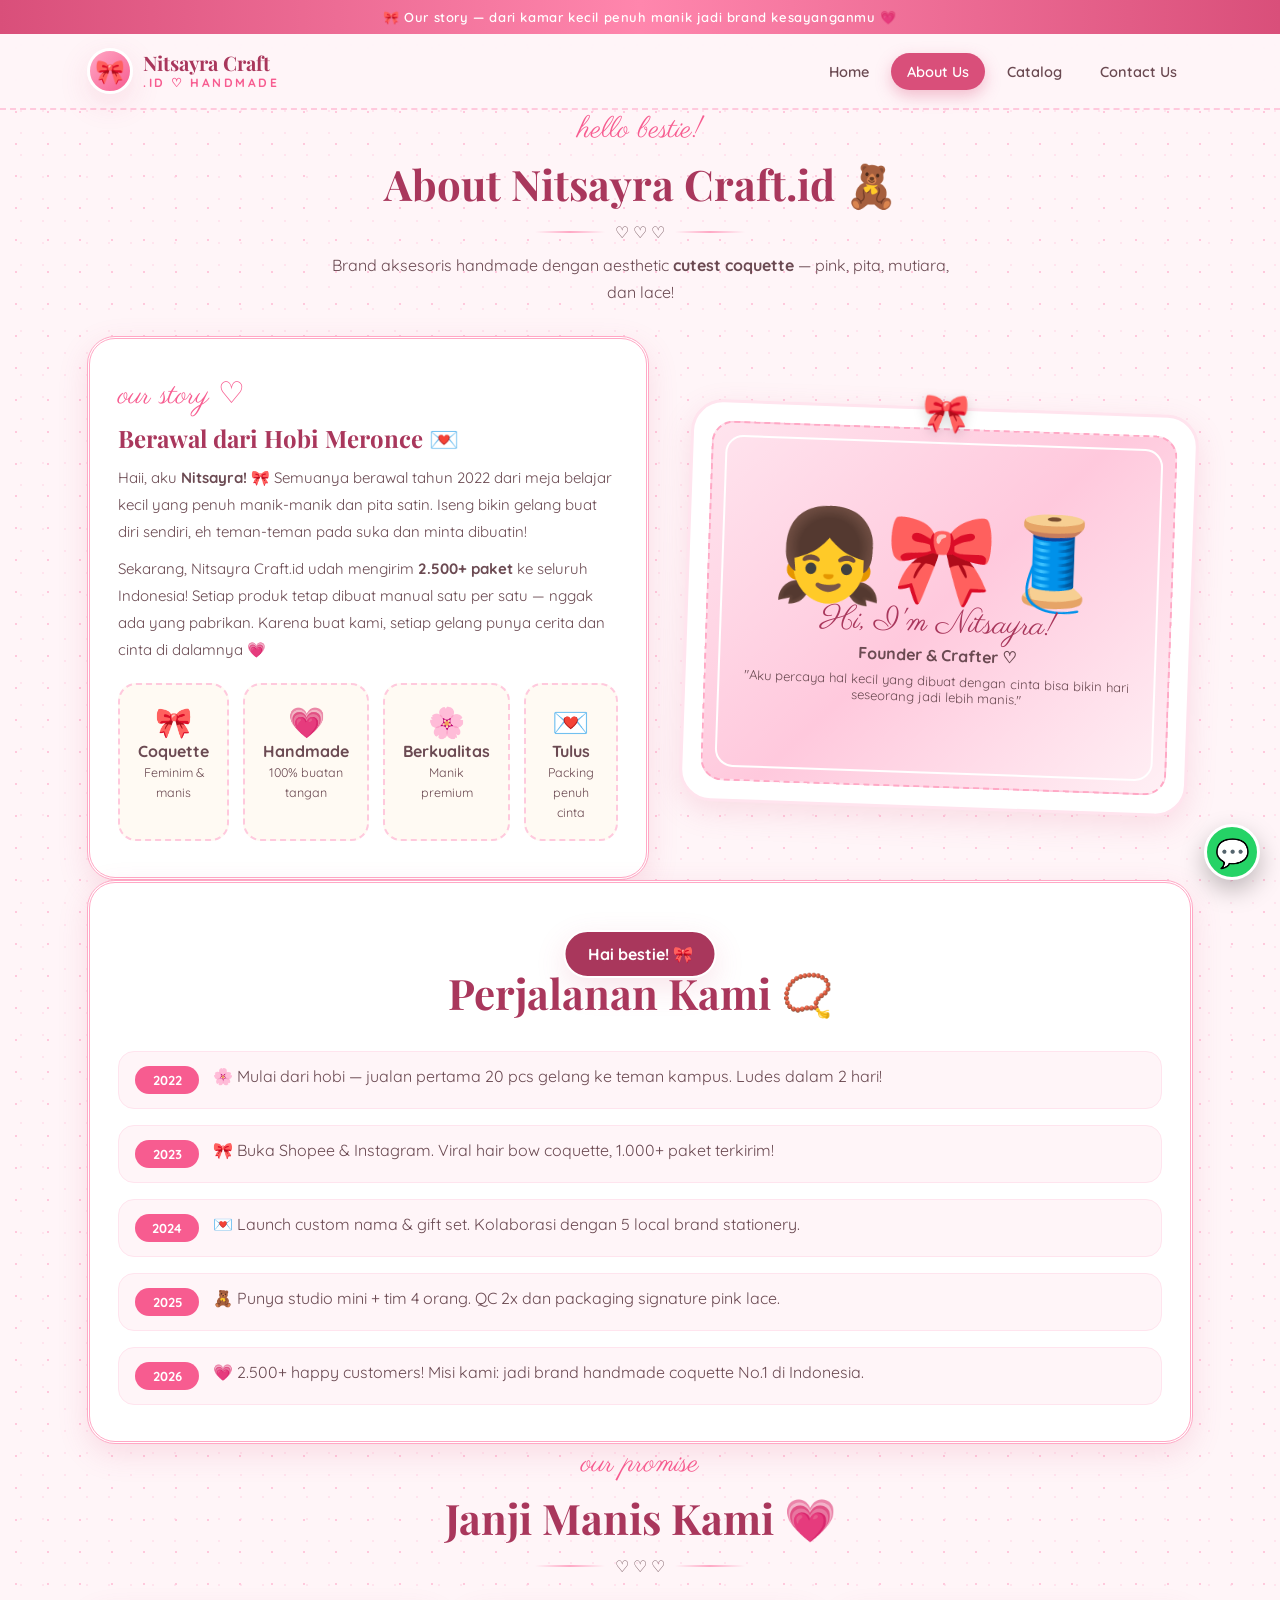
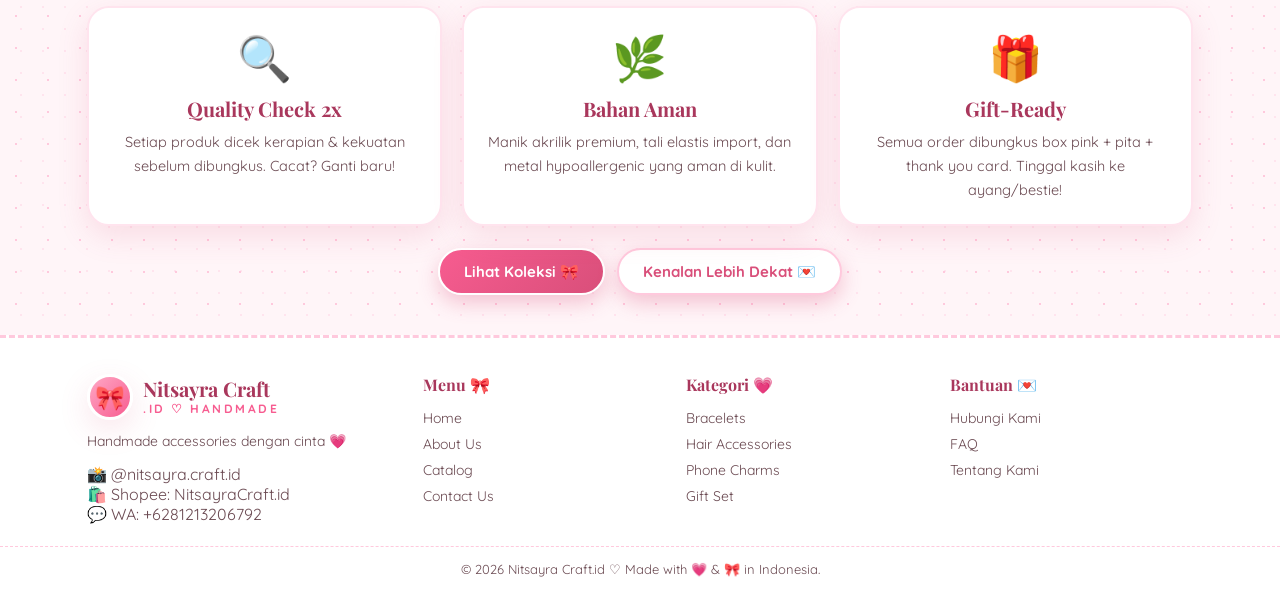
==== about.html @ a2baae10 "menghilangkan fitur keranjang" ====
<!DOCTYPE html>
<html lang="id">
<head>
<meta charset="UTF-8">
<meta name="viewport" content="width=device-width, initial-scale=1.0">
<title>About Us — Nitsayra Craft.id 🎀</title>
<link rel="stylesheet" href="css/style.css">
<link rel="icon" href="data:image/svg+xml,<svg xmlns='http://www.w3.org/2000/svg' viewBox='0 0 100 100'><text y='.9em' font-size='90'>🎀</text></svg>">
</head>
<body>
<div class="topbar">🎀 Our story — dari kamar kecil penuh manik jadi brand kesayanganmu 💗</div>
<nav>
  <div class="nav-inner">
    <a href="index.html" class="logo"><div class="logo-mark">🎀</div><div class="logo-text"><b>Nitsayra Craft</b><span>.ID ♡ HANDMADE</span></div></a>
    <div class="nav-links" id="navLinks">
      <a href="index.html">Home</a>
      <a href="about.html" class="active">About Us</a>
      <a href="catalog.html">Catalog</a>
      <a href="contact.html">Contact Us</a>
    </div>
    <button class="hamburger" onclick="document.getElementById('navLinks').classList.toggle('show')">☰</button>
  </div>
</nav>

<section class="wrap">
  <div class="sec-head">
    <div class="script">hello bestie!</div>
    <h2>About Nitsayra Craft.id 🧸</h2>
    <div class="divider">♡ ♡ ♡</div>
    <p>Brand aksesoris handmade dengan aesthetic <b>cutest coquette</b> — pink, pita, mutiara, dan lace!</p>
  </div>

  <div class="hero-grid">
    <div class="lace-box">
      <div class="script" style="font-size:30px;color:#f75c90">our story ♡</div>
      <h3 style="font-size:24px;margin:6px 0 10px">Berawal dari Hobi Meronce 💌</h3>
      <p style="line-height:1.8;font-size:15px">Haii, aku <b>Nitsayra!</b> 🎀 Semuanya berawal tahun 2022 dari meja belajar kecil yang penuh manik-manik dan pita satin. Iseng bikin gelang buat diri sendiri, eh teman-teman pada suka dan minta dibuatin!</p>
      <p style="line-height:1.8;font-size:15px;margin-top:10px">Sekarang, Nitsayra Craft.id udah mengirim <b>2.500+ paket</b> ke seluruh Indonesia! Setiap produk tetap dibuat manual satu per satu — nggak ada yang pabrikan. Karena buat kami, setiap gelang punya cerita dan cinta di dalamnya 💗</p>
      <div class="values">
        <div class="value"><div style="font-size:30px">🎀</div><b>Coquette</b><br><span style="font-size:12.5px">Feminim & manis</span></div>
        <div class="value"><div style="font-size:30px">💗</div><b>Handmade</b><br><span style="font-size:12.5px">100% buatan tangan</span></div>
        <div class="value"><div style="font-size:30px">🌸</div><b>Berkualitas</b><br><span style="font-size:12.5px">Manik premium</span></div>
        <div class="value"><div style="font-size:30px">💌</div><b>Tulus</b><br><span style="font-size:12.5px">Packing penuh cinta</span></div>
      </div>
    </div>
    <div class="hero-card">
      <div class="hero-photo"><div class="coquette-frame"></div>
        <div class="hero-photo-inner">
          <div class="big">👧🎀🧵</div>
          <div class="script" style="font-size:32px;color:#a9375c">Hi, I'm Nitsayra!</div>
          <p style="font-weight:700">Founder & Crafter ♡</p>
          <p style="font-size:13px;margin-top:8px">"Aku percaya hal kecil yang dibuat dengan cinta bisa bikin hari seseorang jadi lebih manis."</p>
        </div>
      </div>
    </div>
  </div>
</section>

<section class="wrap">
  <div class="lace-box">
    <div class="sec-head"><div class="script">our journey</div><h2>Perjalanan Kami 📿</h2></div>
    <div class="timeline">
      <div class="t-item"><b>2022</b><p>🌸 Mulai dari hobi — jualan pertama 20 pcs gelang ke teman kampus. Ludes dalam 2 hari!</p></div>
      <div class="t-item"><b>2023</b><p>🎀 Buka Shopee & Instagram. Viral hair bow coquette, 1.000+ paket terkirim!</p></div>
      <div class="t-item"><b>2024</b><p>💌 Launch custom nama & gift set. Kolaborasi dengan 5 local brand stationery.</p></div>
      <div class="t-item"><b>2025</b><p>🧸 Punya studio mini + tim 4 orang. QC 2x dan packaging signature pink lace.</p></div>
      <div class="t-item"><b>2026</b><p>💗 2.500+ happy customers! Misi kami: jadi brand handmade coquette No.1 di Indonesia.</p></div>
    </div>
  </div>
</section>

<section class="wrap">
  <div class="sec-head"><div class="script">our promise</div><h2>Janji Manis Kami 💗</h2><div class="divider">♡ ♡ ♡</div></div>
  <div class="grid3">
    <div class="card"><div class="icon">🔍</div><h3>Quality Check 2x</h3><p>Setiap produk dicek kerapian & kekuatan sebelum dibungkus. Cacat? Ganti baru!</p></div>
    <div class="card"><div class="icon">🌿</div><h3>Bahan Aman</h3><p>Manik akrilik premium, tali elastis import, dan metal hypoallergenic yang aman di kulit.</p></div>
    <div class="card"><div class="icon">🎁</div><h3>Gift-Ready</h3><p>Semua order dibungkus box pink + pita + thank you card. Tinggal kasih ke ayang/bestie!</p></div>
  </div>
  <div style="text-align:center;margin-top:22px;display:flex;gap:12px;justify-content:center;flex-wrap:wrap">
    <a href="catalog.html" class="btn">Lihat Koleksi 🎀</a>
    <a href="contact.html" class="btn btn-light">Kenalan Lebih Dekat 💌</a>
  </div>
</section>

<footer>
  <div class="wrap foot-grid">
    <div><div class="logo"><div class="logo-mark">🎀</div><div class="logo-text"><b>Nitsayra Craft</b><span>.ID ♡ HANDMADE</span></div></div>
    <p style="font-size:14px;margin-top:10px;line-height:1.7">Handmade accessories dengan cinta 💗</p>
    <p style="margin-top:10px">📸 @nitsayra.craft.id<br>🛍️ Shopee: NitsayraCraft.id<br>💬 WA: +6281213206792</p></div>
    <div><h4>Menu 🎀</h4><a href="index.html">Home</a><a href="about.html">About Us</a><a href="catalog.html">Catalog</a><a href="contact.html">Contact Us</a></div>
    <div><h4>Kategori 💗</h4><a href="catalog.html?cat=bracelet">Bracelets</a><a href="catalog.html?cat=hair">Hair Accessories</a><a href="catalog.html?cat=charm">Phone Charms</a><a href="catalog.html?cat=gift">Gift Set</a></div>
    <div><h4>Bantuan 💌</h4><a href="contact.html">Hubungi Kami</a><a href="contact.html#faq">FAQ</a><a href="about.html">Tentang Kami</a></div>
  </div>
  <div class="copy">© 2026 Nitsayra Craft.id ♡ Made with 💗 & 🎀 in Indonesia.</div>
</footer>
<div class="toast" id="toast">Hai bestie! 🎀</div>
<a class="float-wa" href="https://wa.me/6281213206792" target="_blank">💬</a>
<script src="js/main.js"></script>
</body>
</html>
---- css/style.css ----
/* Nitsayra Craft.id — Cutest Coquette Theme */
@import url('https://fonts.googleapis.com/css2?family=Playfair+Display:ital,wght@0,500;0,700;1,500;1,600&family=Quicksand:wght@400;500;600;700&family=Parisienne&display=swap');

:root{
  --pink-50:#fff5f8;
  --pink-100:#ffe4ee;
  --pink-200:#ffc9dd;
  --pink-300:#ffa8c5;
  --pink-400:#ff86ad;
  --pink-500:#f75c90;
  --pink-600:#d94f7a;
  --pink-700:#a9375c;
  --cream:#fffaf3;
  --brown:#6b4a52;
  --gold:#d4a373;
  --lace:#fff;
  --shadow:0 10px 30px rgba(217,79,122,.15);
  --radius:22px;
}
*{margin:0;padding:0;box-sizing:border-box}
html{scroll-behavior:smooth}
body{
  font-family:'Quicksand',sans-serif;
  background:var(--pink-50);
  color:var(--brown);
  background-image:
    radial-gradient(#ffc9dd 1.2px, transparent 1.3px),
    radial-gradient(#ffe4ee 1px, transparent 1.1px);
  background-size:32px 32px, 22px 22px;
  background-position:0 0, 10px 12px;
  overflow-x:hidden;
}
h1,h2,h3{font-family:'Playfair Display',serif;color:var(--pink-700)}
.script{font-family:'Parisienne',cursive;font-weight:400}
a{text-decoration:none;color:inherit}
img{max-width:100%}
.wrap{max-width:1150px;margin:0 auto;padding:0 22px}

/* top ribbon */
.topbar{
  background:linear-gradient(90deg,var(--pink-600),var(--pink-400),var(--pink-600));
  color:white;text-align:center;font-size:13px;letter-spacing:.6px;
  padding:9px 12px;font-weight:600;
}

/* nav */
nav{
  position:sticky;top:0;z-index:50;
  background:rgba(255,245,248,.92);backdrop-filter:blur(12px);
  border-bottom:2px dashed var(--pink-200);
}
.nav-inner{display:flex;align-items:center;justify-content:space-between;padding:14px 22px;max-width:1150px;margin:0 auto}
.logo{display:flex;align-items:center;gap:10px;font-weight:700}
.logo-mark{
  width:46px;height:46px;border-radius:50%;
  background:linear-gradient(135deg,var(--pink-300),var(--pink-500));
  display:grid;place-items:center;font-size:24px;color:white;
  border:3px solid white;box-shadow:var(--shadow);
}
.logo-text{line-height:1}
.logo-text b{font-family:'Playfair Display',serif;font-size:20px;color:var(--pink-700);display:block}
.logo-text span{font-size:12px;letter-spacing:2.5px;color:var(--pink-500);font-weight:700}
.nav-links{display:flex;gap:6px;align-items:center}
.nav-links a{
  padding:9px 16px;border-radius:999px;font-weight:600;font-size:14.5px;
  transition:.25s;
}
.nav-links a:hover{background:var(--pink-100)}
.nav-links a.active{background:var(--pink-600);color:white;box-shadow:0 6px 16px rgba(217,79,122,.35)}
.btn{
  display:inline-flex;align-items:center;gap:8px;
  background:linear-gradient(135deg,var(--pink-500),var(--pink-600));
  color:white!important;padding:12px 24px;border-radius:999px;font-weight:700;
  border:2px solid white;box-shadow:0 8px 20px rgba(217,79,122,.3);
  transition:.25s;cursor:pointer;font-size:15px;
}
.btn:hover{transform:translateY(-2px) rotate(-1deg);box-shadow:0 12px 26px rgba(217,79,122,.4)}
.btn-light{background:white;color:var(--pink-600)!important;border:2px solid var(--pink-200)}
.btn-small{padding:8px 16px;font-size:13.5px}
.hamburger{display:none;background:var(--pink-100);border:2px solid var(--pink-200);border-radius:12px;padding:8px 12px;font-size:20px;cursor:pointer}

/* hero */
.hero{position:relative;padding:56px 0 30px;overflow:hidden}
.hero-grid{display:grid;grid-template-columns:1.05fr .95fr;gap:36px;align-items:center}
.badge{
  display:inline-flex;align-items:center;gap:8px;background:white;
  border:2px dashed var(--pink-300);padding:8px 16px;border-radius:999px;
  font-size:13px;font-weight:700;color:var(--pink-600);margin-bottom:16px;
}
.hero h1{font-size:clamp(36px,5.5vw,62px);line-height:1.02}
.hero h1 em{font-family:'Parisienne',cursive;font-weight:400;color:var(--pink-500);font-size:1.2em}
.hero p.lead{margin:16px 0 22px;font-size:17px;line-height:1.7}
.hero-cta{display:flex;gap:12px;flex-wrap:wrap}
.hero-stats{display:flex;gap:18px;margin-top:22px}
.hero-stats div{background:white;border-radius:16px;padding:10px 18px;border:1.5px solid var(--pink-100);text-align:center;box-shadow:var(--shadow)}
.hero-stats b{font-size:20px;color:var(--pink-600);display:block}
.hero-stats span{font-size:12px;letter-spacing:.5px}
.hero-card{
  background:white;border-radius:32px;padding:18px;
  border:3px solid var(--pink-100);box-shadow:var(--shadow);
  position:relative;transform:rotate(2deg);
}
.hero-card:after{
  content:"🎀";position:absolute;top:-22px;left:50%;transform:translateX(-50%);
  font-size:38px;filter:drop-shadow(0 4px 6px rgba(0,0,0,.15));
}
.hero-photo{
  border-radius:22px;overflow:hidden;
  background:linear-gradient(135deg,#ffe4ee,#ffc9dd,#fff0f5);
  min-height:360px;display:grid;place-items:center;position:relative;
  border:2px dashed var(--pink-300);
}
.hero-photo-inner{text-align:center;padding:30px}
.hero-photo-inner .big{font-size:90px;line-height:1;animation:float 3s ease-in-out infinite}
@keyframes float{0%,100%{transform:translateY(0) rotate(-4deg)}50%{transform:translateY(-12px) rotate(4deg)}}
.coquette-frame{position:absolute;inset:12px;border:2px solid white;border-radius:18px;pointer-events:none}
.sticker{
  position:absolute;background:white;border-radius:999px;padding:8px 14px;
  font-size:13px;font-weight:700;box-shadow:var(--shadow);
  border:2px solid var(--pink-100);
}
.s1{top:18px;left:-12px;transform:rotate(-8deg)}
.s2{bottom:22px;right:-10px;transform:rotate(6deg)}

/* marquee */
.marquee{background:var(--pink-600);color:white;overflow:hidden;white-space:nowrap;padding:11px 0;margin:26px 0;border-top:3px solid white;border-bottom:3px solid white}
.marquee span{display:inline-block;padding:0 18px;font-weight:700;letter-spacing:1px;animation:slide 18s linear infinite}
@keyframes slide{to{transform:translateX(-50%)}}

/* section */
section{padding:48px 0}
.sec-head{text-align:center;max-width:640px;margin:0 auto 30px}
.sec-head .script{font-size:30px;color:var(--pink-500)}
.sec-head h2{font-size:clamp(28px,4vw,42px);margin:6px 0 10px}
.sec-head p{line-height:1.7}
.divider{display:flex;align-items:center;justify-content:center;gap:10px;margin:10px 0}
.divider:before,.divider:after{content:"";height:2px;width:70px;background:linear-gradient(90deg,transparent,var(--pink-300),transparent)}

/* cards */
.grid3{display:grid;grid-template-columns:repeat(3,1fr);gap:20px}
.card{
  background:white;border-radius:var(--radius);padding:22px;
  border:2px solid var(--pink-100);box-shadow:var(--shadow);
  text-align:center;transition:.25s;position:relative;overflow:hidden;
}
.card:hover{transform:translateY(-6px) rotate(-.5deg)}
.card .icon{font-size:44px}
.card h3{margin:10px 0 8px;font-size:20px}
.card p{font-size:14.5px;line-height:1.65}
.card .price{font-weight:800;color:var(--pink-600);font-size:19px;margin:10px 0}
.card .tag{
  position:absolute;top:14px;right:-34px;transform:rotate(35deg);
  background:var(--pink-500);color:white;font-size:11px;font-weight:800;
  padding:5px 40px;letter-spacing:1px;
}
.product-img{
  height:170px;border-radius:16px;display:grid;place-items:center;font-size:72px;
  background:linear-gradient(135deg,var(--pink-50),var(--pink-200));
  border:2px dashed var(--pink-200);margin-bottom:12px;position:relative;overflow:hidden;
}
.product-img i{font-style:normal;filter:drop-shadow(0 6px 8px rgba(217,79,122,.25))}
.filter-bar{display:flex;gap:10px;flex-wrap:wrap;justify-content:center;margin-bottom:24px}
.filter-bar button{
  border:2px solid var(--pink-200);background:white;padding:9px 18px;border-radius:999px;
  font-weight:700;cursor:pointer;color:var(--pink-700);transition:.2s;font-family:inherit;
}
.filter-bar button.active,.filter-bar button:hover{background:var(--pink-600);color:white;border-color:var(--pink-600)}
.search-box{display:flex;justify-content:center;margin-bottom:18px}
.search-box input{
  width:min(420px,90%);padding:12px 20px;border-radius:999px;
  border:2px solid var(--pink-200);font-family:inherit;outline:none;font-size:15px;
}
.search-box input:focus{border-color:var(--pink-400);box-shadow:0 0 0 4px var(--pink-100)}

/* lace section */
.lace-box{
  background:white;border-radius:28px;padding:36px 28px;
  border:3px double var(--pink-300);box-shadow:var(--shadow);
  position:relative;
}
.timeline{display:grid;gap:16px;margin-top:18px}
.t-item{display:flex;gap:14px;align-items:flex-start;background:var(--pink-50);padding:14px 16px;border-radius:16px;border:1.5px solid var(--pink-100)}
.t-item b{background:var(--pink-500);color:white;min-width:64px;text-align:center;padding:6px 10px;border-radius:999px;font-size:13px}
.values{display:grid;grid-template-columns:repeat(4,1fr);gap:14px;margin-top:20px}
.value{background:var(--cream);border:2px dashed var(--pink-200);border-radius:18px;padding:18px;text-align:center}

/* testimonials */
.testi-grid{display:grid;grid-template-columns:repeat(3,1fr);gap:18px}
.testi{background:white;border-radius:20px;padding:20px;border:2px solid var(--pink-100);box-shadow:var(--shadow)}
.testi .stars{color:#f5a623;letter-spacing:2px}
.testi p{font-style:italic;margin:10px 0;line-height:1.6;font-size:14.5px}
.testi b{color:var(--pink-600)}

/* newsletter / cta */
.cta{
  background:linear-gradient(135deg,var(--pink-400),var(--pink-600));
  border-radius:30px;color:white;text-align:center;padding:44px 26px;
  border:4px solid white;box-shadow:var(--shadow);position:relative;overflow:hidden;
}
.cta h2{color:white;font-size:clamp(26px,4vw,38px)}
.cta p{margin:10px auto 18px;max-width:520px;opacity:.95}
.cta input{padding:12px 18px;border-radius:999px;border:none;width:min(300px,80%);font-family:inherit;outline:none}
.cta:before,.cta:after{content:"🎀";position:absolute;font-size:60px;opacity:.35}
.cta:before{left:18px;top:12px;transform:rotate(-20deg)}
.cta:after{right:18px;bottom:12px;transform:rotate(20deg)}

/* contact */
.contact-grid{display:grid;grid-template-columns:1fr 1fr;gap:22px;align-items:start}
.form-card,.info-card{background:white;border-radius:24px;padding:26px;border:2px solid var(--pink-100);box-shadow:var(--shadow)}
label{font-weight:700;font-size:13.5px;display:block;margin:14px 0 6px}
input[type=text],input[type=email],textarea,select{
  width:100%;padding:12px 14px;border-radius:14px;border:2px solid var(--pink-100);
  font-family:inherit;font-size:14.5px;background:var(--pink-50);outline:none;
}
input:focus,textarea:focus,select:focus{border-color:var(--pink-400);background:white}
textarea{min-height:110px;resize:vertical}
.info-row{display:flex;gap:12px;align-items:center;background:var(--pink-50);border-radius:14px;padding:12px 14px;margin:10px 0;border:1.5px solid var(--pink-100)}
.info-row span.ic{font-size:26px;background:white;border-radius:12px;width:48px;height:48px;display:grid;place-items:center;border:1.5px solid var(--pink-100)}

/* footer */
footer{margin-top:40px;background:#fff;border-top:3px dashed var(--pink-200);padding:36px 0 18px}
.foot-grid{display:grid;grid-template-columns:1.3fr 1fr 1fr 1fr;gap:20px}
.foot-grid h4{font-family:'Playfair Display',serif;color:var(--pink-700);margin-bottom:10px}
.foot-grid a{display:block;padding:4px 0;font-size:14px}
.foot-grid a:hover{color:var(--pink-600)}
.copy{text-align:center;margin-top:22px;font-size:13px;border-top:1.5px dashed var(--pink-200);padding-top:14px}

/* toast */
.toast{
  position:fixed;bottom:22px;left:50%;transform:translateX(-50%) translateY(100px);
  background:var(--pink-700);color:white;padding:12px 22px;border-radius:999px;
  font-weight:700;transition:.3s;z-index:120;border:2px solid white;box-shadow:var(--shadow);
}
.toast.show{transform:translateX(-50%) translateY(0)}

/* floating */
.float-wa{
  position:fixed;bottom:20px;right:20px;background:#25D366;color:white;
  width:56px;height:56px;border-radius:50%;display:grid;place-items:center;font-size:28px;
  box-shadow:0 10px 24px rgba(0,0,0,.25);z-index:90;border:3px solid white;
}

/* faq */
.faq{margin-top:18px}
.faq details{background:white;border:2px solid var(--pink-100);border-radius:14px;padding:12px 16px;margin:8px 0;cursor:pointer}
.faq summary{font-weight:700;color:var(--pink-700)}

/* responsive */
@media(max-width:900px){
  .hero-grid,.contact-grid{grid-template-columns:1fr}
  .grid3,.testi-grid{grid-template-columns:1fr 1fr}
  .values{grid-template-columns:1fr 1fr}
  .foot-grid{grid-template-columns:1fr 1fr}
}
@media(max-width:640px){
  .nav-links{display:none;position:absolute;top:100%;left:0;right:0;background:white;flex-direction:column;padding:14px;border-bottom:3px dashed var(--pink-200)}
  .nav-links.show{display:flex}
  .hamburger{display:block}
  .grid3,.testi-grid{grid-template-columns:1fr}
  .hero-stats{flex-wrap:wrap}
}
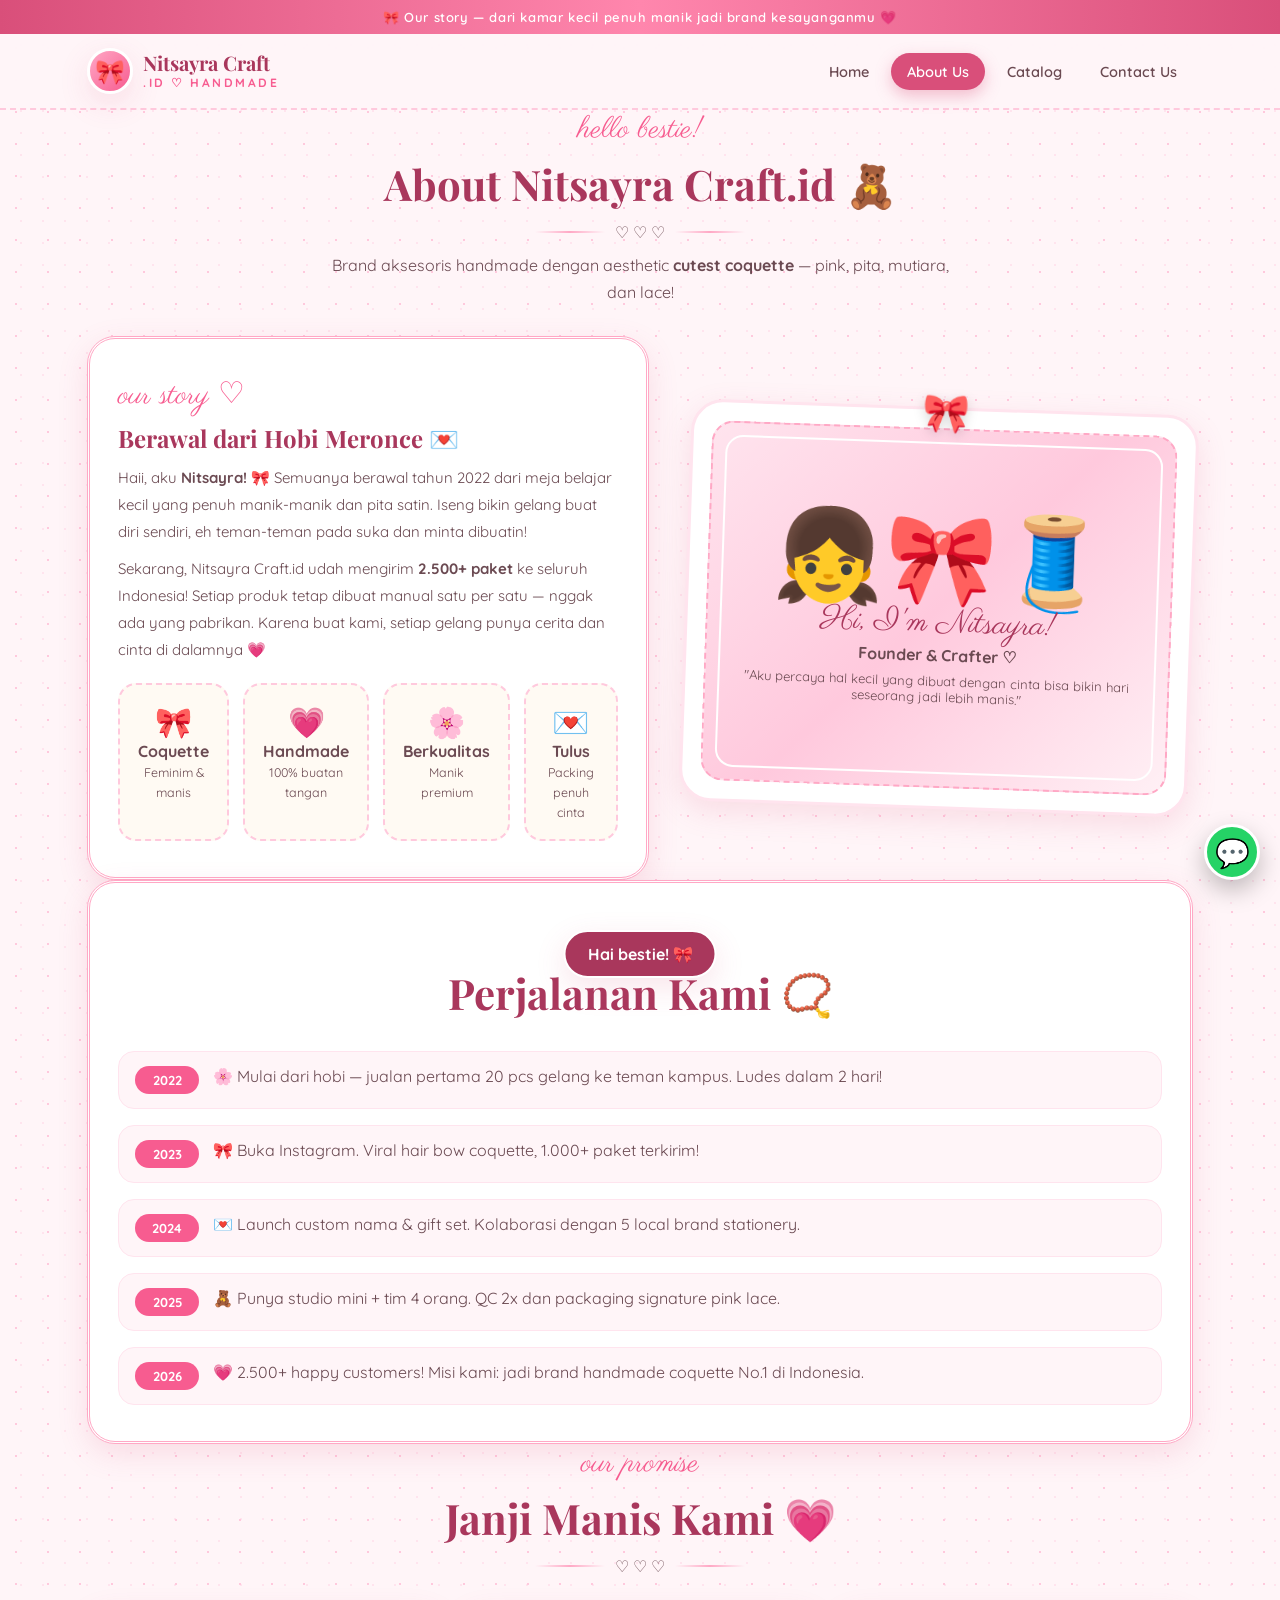
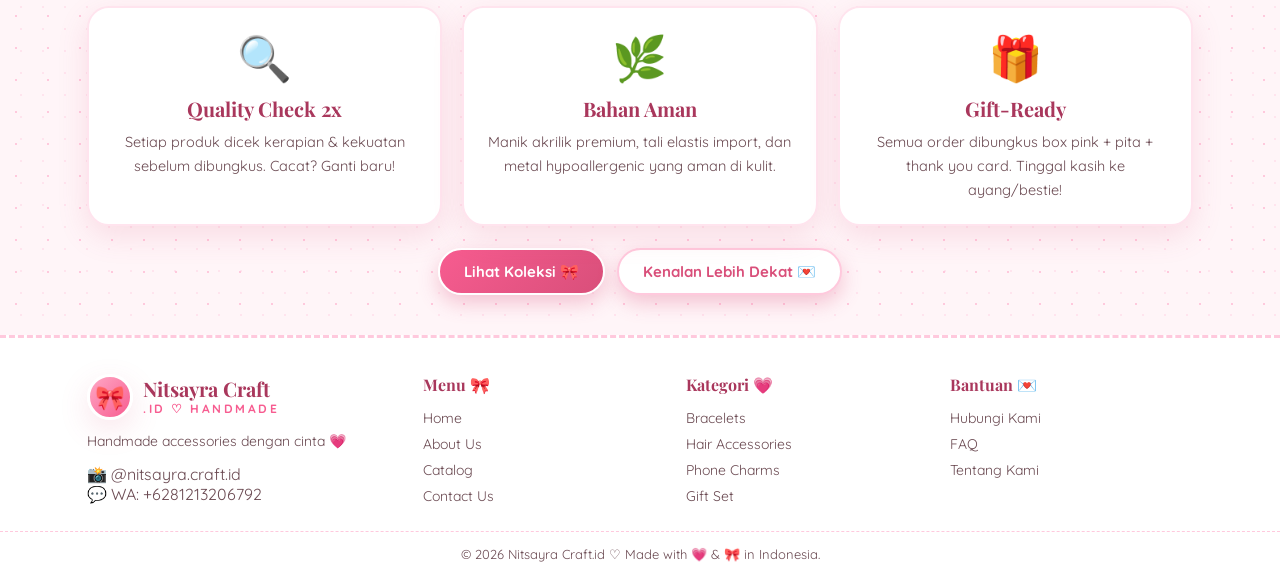
==== commit 9da87e66: "Menghapus Shopee" ====
--- a/about.html
+++ b/about.html
@@ -61,7 +61,7 @@
     <div class="sec-head"><div class="script">our journey</div><h2>Perjalanan Kami 📿</h2></div>
     <div class="timeline">
       <div class="t-item"><b>2022</b><p>🌸 Mulai dari hobi — jualan pertama 20 pcs gelang ke teman kampus. Ludes dalam 2 hari!</p></div>
-      <div class="t-item"><b>2023</b><p>🎀 Buka Shopee & Instagram. Viral hair bow coquette, 1.000+ paket terkirim!</p></div>
+      <div class="t-item"><b>2023</b><p>🎀 Buka Instagram. Viral hair bow coquette, 1.000+ paket terkirim!</p></div>
       <div class="t-item"><b>2024</b><p>💌 Launch custom nama & gift set. Kolaborasi dengan 5 local brand stationery.</p></div>
       <div class="t-item"><b>2025</b><p>🧸 Punya studio mini + tim 4 orang. QC 2x dan packaging signature pink lace.</p></div>
       <div class="t-item"><b>2026</b><p>💗 2.500+ happy customers! Misi kami: jadi brand handmade coquette No.1 di Indonesia.</p></div>
@@ -86,7 +86,7 @@
   <div class="wrap foot-grid">
     <div><div class="logo"><div class="logo-mark">🎀</div><div class="logo-text"><b>Nitsayra Craft</b><span>.ID ♡ HANDMADE</span></div></div>
     <p style="font-size:14px;margin-top:10px;line-height:1.7">Handmade accessories dengan cinta 💗</p>
-    <p style="margin-top:10px">📸 @nitsayra.craft.id<br>🛍️ Shopee: NitsayraCraft.id<br>💬 WA: +6281213206792</p></div>
+    <p style="margin-top:10px">📸 @nitsayra.craft.id<br>💬 WA: +6281213206792</p></div>
     <div><h4>Menu 🎀</h4><a href="index.html">Home</a><a href="about.html">About Us</a><a href="catalog.html">Catalog</a><a href="contact.html">Contact Us</a></div>
     <div><h4>Kategori 💗</h4><a href="catalog.html?cat=bracelet">Bracelets</a><a href="catalog.html?cat=hair">Hair Accessories</a><a href="catalog.html?cat=charm">Phone Charms</a><a href="catalog.html?cat=gift">Gift Set</a></div>
     <div><h4>Bantuan 💌</h4><a href="contact.html">Hubungi Kami</a><a href="contact.html#faq">FAQ</a><a href="about.html">Tentang Kami</a></div>
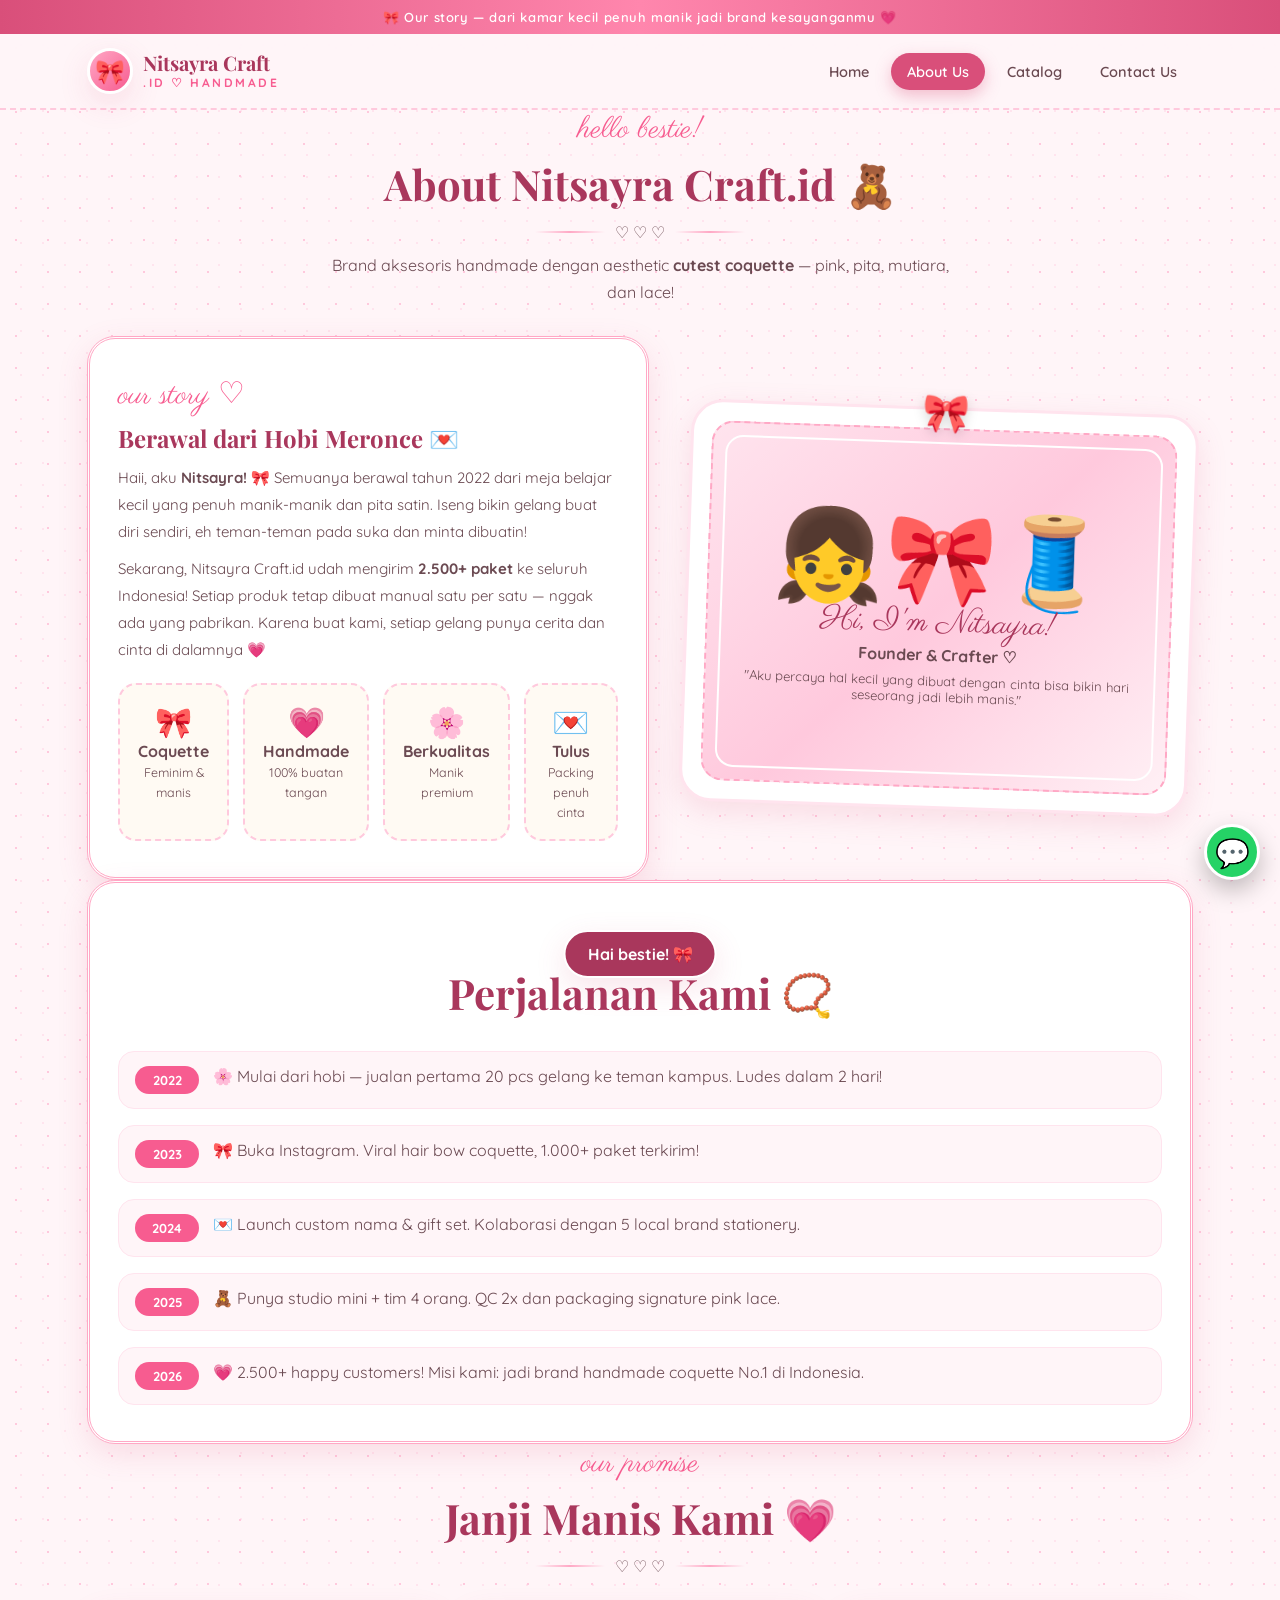
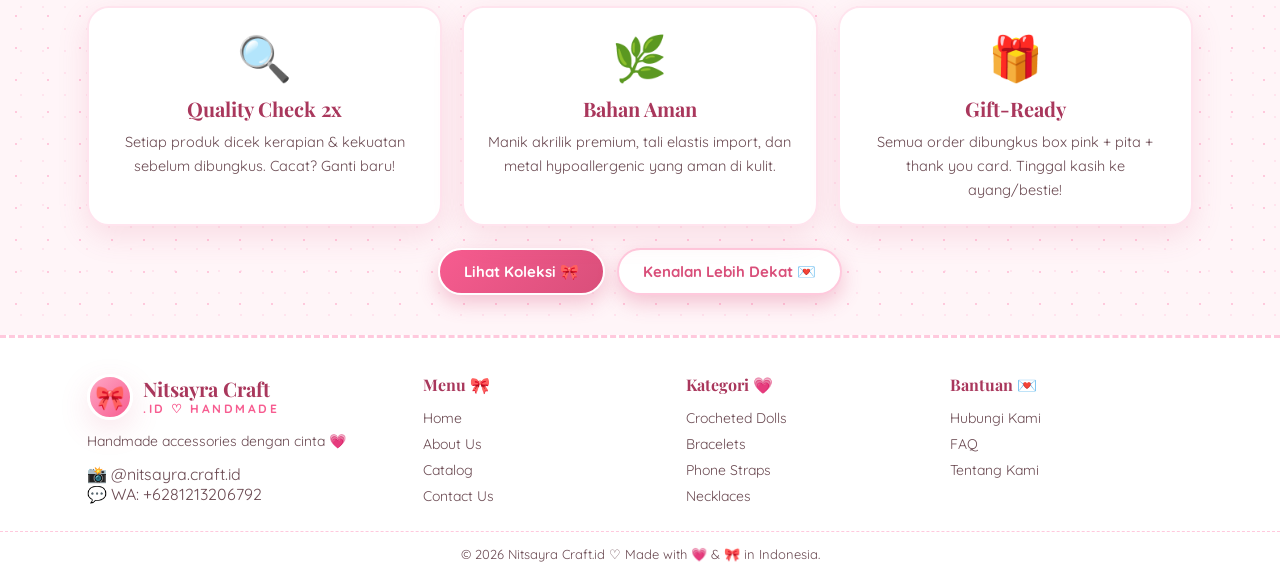
==== commit 4ce606be: "Membuat slide foto katalog" ====
--- a/about.html
+++ b/about.html
@@ -88,7 +88,7 @@
     <p style="font-size:14px;margin-top:10px;line-height:1.7">Handmade accessories dengan cinta 💗</p>
     <p style="margin-top:10px">📸 @nitsayra.craft.id<br>💬 WA: +6281213206792</p></div>
     <div><h4>Menu 🎀</h4><a href="index.html">Home</a><a href="about.html">About Us</a><a href="catalog.html">Catalog</a><a href="contact.html">Contact Us</a></div>
-    <div><h4>Kategori 💗</h4><a href="catalog.html?cat=bracelet">Bracelets</a><a href="catalog.html?cat=hair">Hair Accessories</a><a href="catalog.html?cat=charm">Phone Charms</a><a href="catalog.html?cat=gift">Gift Set</a></div>
+    <div><h4>Kategori 💗</h4><a href="catalog.html#dolls">Crocheted Dolls</a><a href="catalog.html#bracelet">Bracelets</a><a href="catalog.html#straps">Phone Straps</a><a href="catalog.html#necklace">Necklaces</a></div>
     <div><h4>Bantuan 💌</h4><a href="contact.html">Hubungi Kami</a><a href="contact.html#faq">FAQ</a><a href="about.html">Tentang Kami</a></div>
   </div>
   <div class="copy">© 2026 Nitsayra Craft.id ♡ Made with 💗 & 🎀 in Indonesia.</div>
--- a/css/style.css
+++ b/css/style.css
@@ -245,6 +245,36 @@
 .faq details{background:white;border:2px solid var(--pink-100);border-radius:14px;padding:12px 16px;margin:8px 0;cursor:pointer}
 .faq summary{font-weight:700;color:var(--pink-700)}
 
+/* catalog sliders */
+.cat-pills{display:flex;gap:10px;flex-wrap:wrap;justify-content:center;margin-bottom:30px}
+.cat-pills a{border:2px solid var(--pink-200);background:white;padding:9px 18px;border-radius:999px;font-weight:700;color:var(--pink-700);font-size:14px;transition:.2s}
+.cat-pills a:hover{background:var(--pink-600);color:white;border-color:var(--pink-600)}
+.cat-block{margin-bottom:48px;scroll-margin-top:90px}
+.cat-head{display:flex;gap:14px;align-items:center;justify-content:center;margin-bottom:18px}
+.cat-icon{font-size:42px;background:white;border:2px solid var(--pink-100);border-radius:18px;width:72px;height:72px;display:grid;place-items:center;box-shadow:var(--shadow);flex-shrink:0}
+.cat-head h2{font-size:clamp(24px,3.5vw,32px)}
+.cat-head p{font-size:14.5px;line-height:1.6}
+.slider{position:relative;overflow:hidden;border-radius:var(--radius);border:2px solid var(--pink-100);background:white;box-shadow:var(--shadow);max-width:520px;margin:0 auto;touch-action:pan-y}
+.slider-track{display:flex;transition:transform .45s ease}
+.slide{min-width:100%;padding:22px;text-align:center}
+.slide-photo{position:relative;height:260px;border-radius:16px;display:grid;place-items:center;font-size:96px;background:linear-gradient(135deg,var(--pink-50),var(--pink-200));border:2px dashed var(--pink-200);margin-bottom:12px;overflow:hidden}
+.slide-photo .ph-emoji{filter:drop-shadow(0 6px 8px rgba(217,79,122,.25))}
+.slide-photo img{position:absolute;inset:0;width:100%;height:100%;object-fit:cover;z-index:1}
+.slide h3{margin:8px 0 6px;font-size:21px}
+.slide p{font-size:14.5px;line-height:1.65}
+.slide .price{font-weight:800;color:var(--pink-600);font-size:20px;margin:10px 0 12px}
+.s-prev,.s-next{position:absolute;top:132px;width:44px;height:44px;border-radius:50%;border:2px solid var(--pink-200);background:white;color:var(--pink-600);font-size:26px;line-height:1;cursor:pointer;box-shadow:var(--shadow);z-index:3;transition:.2s;display:grid;place-items:center;padding-bottom:4px}
+.s-prev{left:10px}
+.s-next{right:10px}
+.s-prev:hover,.s-next:hover{background:var(--pink-600);color:white;border-color:var(--pink-600)}
+.ph-prev,.ph-next{position:absolute;bottom:10px;width:32px;height:32px;border-radius:50%;border:2px solid white;background:rgba(217,79,122,.85);color:white;font-size:18px;line-height:1;cursor:pointer;z-index:2;display:grid;place-items:center;padding-bottom:2px}
+.ph-prev{left:10px}
+.ph-next{right:10px}
+.ph-count{position:absolute;bottom:15px;left:50%;transform:translateX(-50%);background:rgba(0,0,0,.45);color:white;font-size:12px;font-weight:700;padding:3px 12px;border-radius:999px;z-index:2}
+.s-dots{display:flex;gap:8px;justify-content:center;margin-top:14px}
+.s-dots button{width:11px;height:11px;border-radius:50%;border:2px solid var(--pink-300);background:white;cursor:pointer;padding:0}
+.s-dots button.active{background:var(--pink-600);border-color:var(--pink-600);transform:scale(1.25)}
+
 /* responsive */
 @media(max-width:900px){
   .hero-grid,.contact-grid{grid-template-columns:1fr}
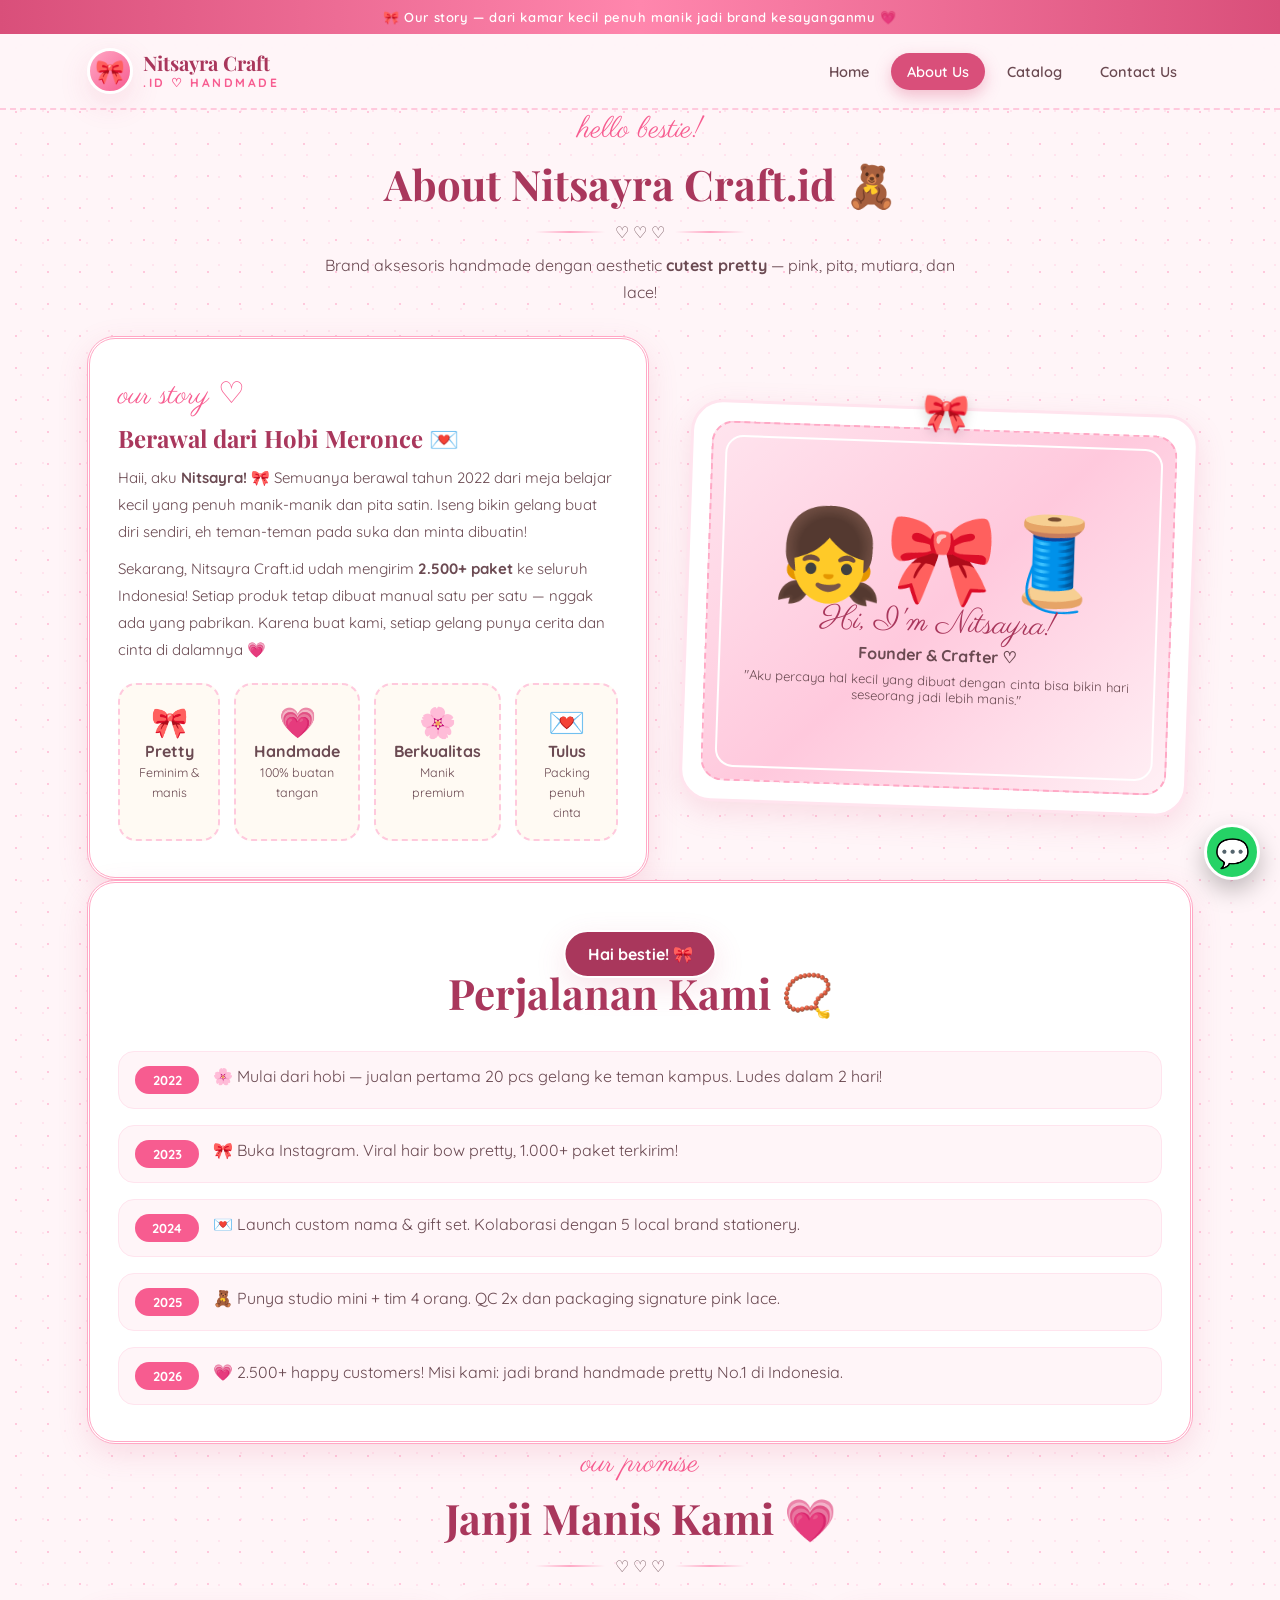
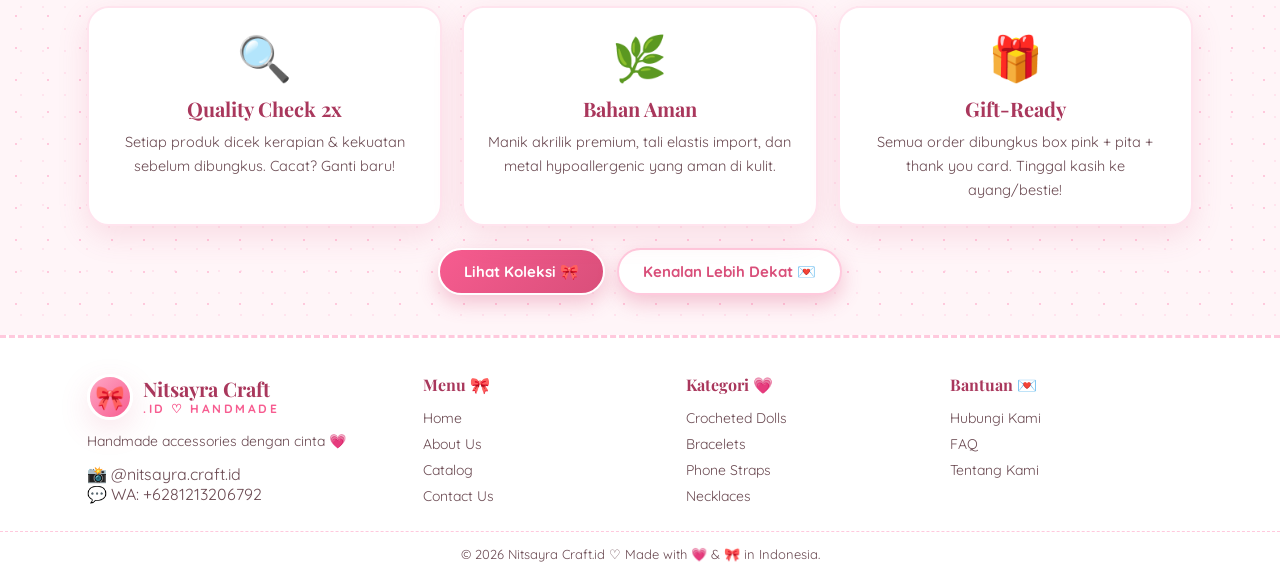
==== commit 425b1fd8: "Mengganti kata coquette" ====
--- a/about.html
+++ b/about.html
@@ -27,7 +27,7 @@
     <div class="script">hello bestie!</div>
     <h2>About Nitsayra Craft.id 🧸</h2>
     <div class="divider">♡ ♡ ♡</div>
-    <p>Brand aksesoris handmade dengan aesthetic <b>cutest coquette</b> — pink, pita, mutiara, dan lace!</p>
+    <p>Brand aksesoris handmade dengan aesthetic <b>cutest pretty</b> — pink, pita, mutiara, dan lace!</p>
   </div>
 
   <div class="hero-grid">
@@ -37,14 +37,14 @@
       <p style="line-height:1.8;font-size:15px">Haii, aku <b>Nitsayra!</b> 🎀 Semuanya berawal tahun 2022 dari meja belajar kecil yang penuh manik-manik dan pita satin. Iseng bikin gelang buat diri sendiri, eh teman-teman pada suka dan minta dibuatin!</p>
       <p style="line-height:1.8;font-size:15px;margin-top:10px">Sekarang, Nitsayra Craft.id udah mengirim <b>2.500+ paket</b> ke seluruh Indonesia! Setiap produk tetap dibuat manual satu per satu — nggak ada yang pabrikan. Karena buat kami, setiap gelang punya cerita dan cinta di dalamnya 💗</p>
       <div class="values">
-        <div class="value"><div style="font-size:30px">🎀</div><b>Coquette</b><br><span style="font-size:12.5px">Feminim & manis</span></div>
+        <div class="value"><div style="font-size:30px">🎀</div><b>Pretty</b><br><span style="font-size:12.5px">Feminim & manis</span></div>
         <div class="value"><div style="font-size:30px">💗</div><b>Handmade</b><br><span style="font-size:12.5px">100% buatan tangan</span></div>
         <div class="value"><div style="font-size:30px">🌸</div><b>Berkualitas</b><br><span style="font-size:12.5px">Manik premium</span></div>
         <div class="value"><div style="font-size:30px">💌</div><b>Tulus</b><br><span style="font-size:12.5px">Packing penuh cinta</span></div>
       </div>
     </div>
     <div class="hero-card">
-      <div class="hero-photo"><div class="coquette-frame"></div>
+      <div class="hero-photo"><div class="pretty-frame"></div>
         <div class="hero-photo-inner">
           <div class="big">👧🎀🧵</div>
           <div class="script" style="font-size:32px;color:#a9375c">Hi, I'm Nitsayra!</div>
@@ -61,10 +61,10 @@
     <div class="sec-head"><div class="script">our journey</div><h2>Perjalanan Kami 📿</h2></div>
     <div class="timeline">
       <div class="t-item"><b>2022</b><p>🌸 Mulai dari hobi — jualan pertama 20 pcs gelang ke teman kampus. Ludes dalam 2 hari!</p></div>
-      <div class="t-item"><b>2023</b><p>🎀 Buka Instagram. Viral hair bow coquette, 1.000+ paket terkirim!</p></div>
+      <div class="t-item"><b>2023</b><p>🎀 Buka Instagram. Viral hair bow pretty, 1.000+ paket terkirim!</p></div>
       <div class="t-item"><b>2024</b><p>💌 Launch custom nama & gift set. Kolaborasi dengan 5 local brand stationery.</p></div>
       <div class="t-item"><b>2025</b><p>🧸 Punya studio mini + tim 4 orang. QC 2x dan packaging signature pink lace.</p></div>
-      <div class="t-item"><b>2026</b><p>💗 2.500+ happy customers! Misi kami: jadi brand handmade coquette No.1 di Indonesia.</p></div>
+      <div class="t-item"><b>2026</b><p>💗 2.500+ happy customers! Misi kami: jadi brand handmade pretty No.1 di Indonesia.</p></div>
     </div>
   </div>
 </section>
--- a/css/style.css
+++ b/css/style.css
@@ -1,4 +1,4 @@
-/* Nitsayra Craft.id — Cutest Coquette Theme */
+/* Nitsayra Craft.id — Cutest Pretty Theme */
 @import url('https://fonts.googleapis.com/css2?family=Playfair+Display:ital,wght@0,500;0,700;1,500;1,600&family=Quicksand:wght@400;500;600;700&family=Parisienne&display=swap');
 
 :root{
@@ -113,7 +113,7 @@
 .hero-photo-inner{text-align:center;padding:30px}
 .hero-photo-inner .big{font-size:90px;line-height:1;animation:float 3s ease-in-out infinite}
 @keyframes float{0%,100%{transform:translateY(0) rotate(-4deg)}50%{transform:translateY(-12px) rotate(4deg)}}
-.coquette-frame{position:absolute;inset:12px;border:2px solid white;border-radius:18px;pointer-events:none}
+.pretty-frame{position:absolute;inset:12px;border:2px solid white;border-radius:18px;pointer-events:none}
 .sticker{
   position:absolute;background:white;border-radius:999px;padding:8px 14px;
   font-size:13px;font-weight:700;box-shadow:var(--shadow);
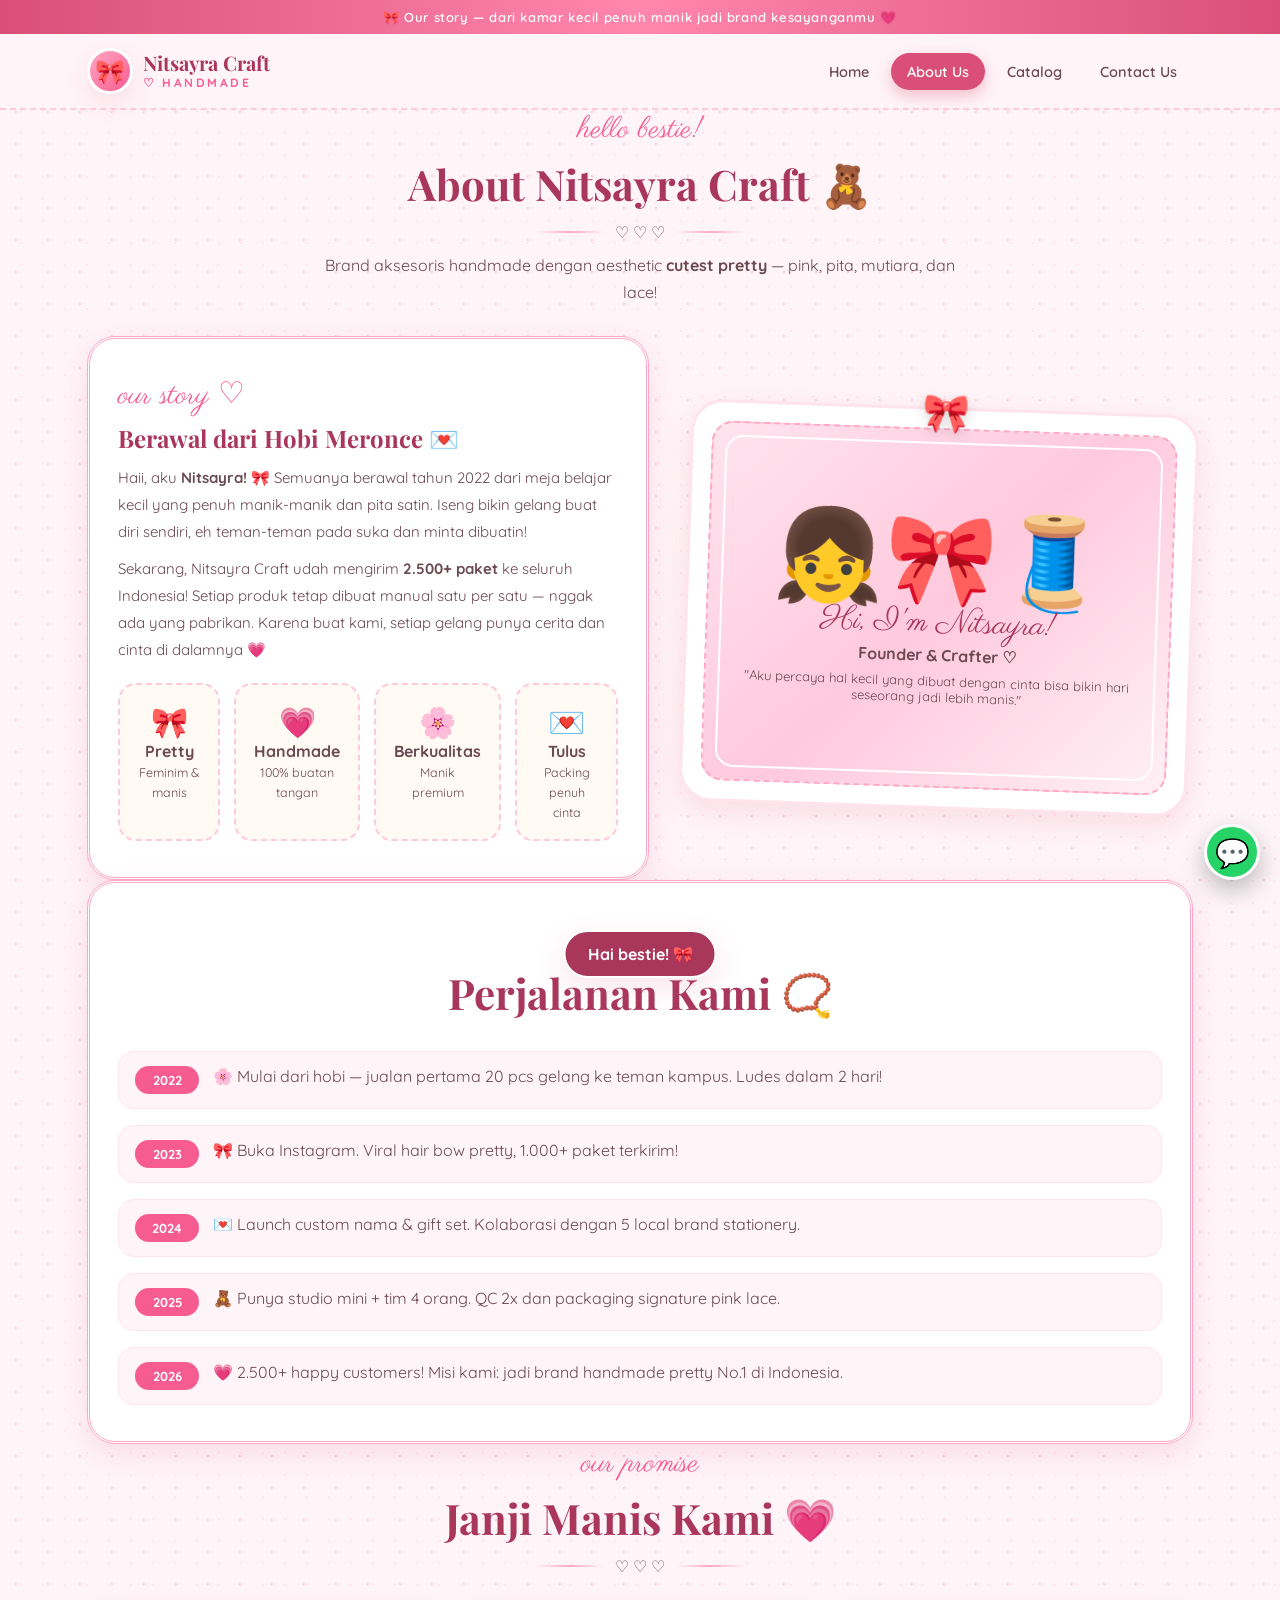
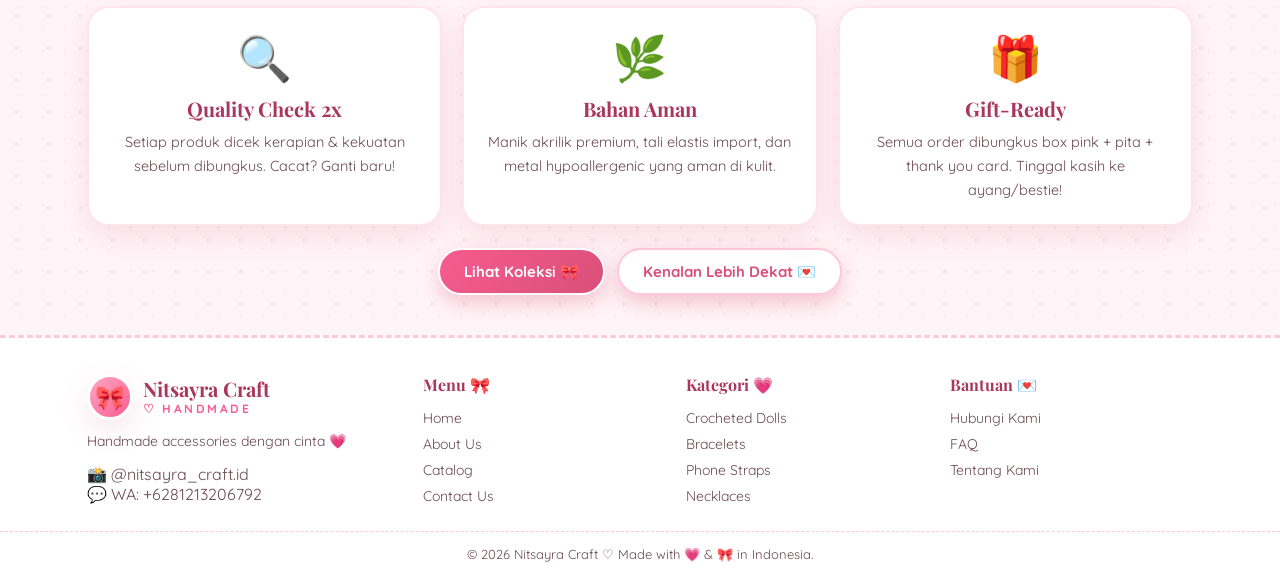
==== commit 7aefb933: "menghapus, tiktok, studio, dan memperbaiki username" ====
--- a/about.html
+++ b/about.html
@@ -3,7 +3,7 @@
 <head>
 <meta charset="UTF-8">
 <meta name="viewport" content="width=device-width, initial-scale=1.0">
-<title>About Us — Nitsayra Craft.id 🎀</title>
+<title>About Us — Nitsayra Craft 🎀</title>
 <link rel="stylesheet" href="css/style.css">
 <link rel="icon" href="data:image/svg+xml,<svg xmlns='http://www.w3.org/2000/svg' viewBox='0 0 100 100'><text y='.9em' font-size='90'>🎀</text></svg>">
 </head>
@@ -11,7 +11,7 @@
 <div class="topbar">🎀 Our story — dari kamar kecil penuh manik jadi brand kesayanganmu 💗</div>
 <nav>
   <div class="nav-inner">
-    <a href="index.html" class="logo"><div class="logo-mark">🎀</div><div class="logo-text"><b>Nitsayra Craft</b><span>.ID ♡ HANDMADE</span></div></a>
+    <a href="index.html" class="logo"><div class="logo-mark">🎀</div><div class="logo-text"><b>Nitsayra Craft</b><span>♡ HANDMADE</span></div></a>
     <div class="nav-links" id="navLinks">
       <a href="index.html">Home</a>
       <a href="about.html" class="active">About Us</a>
@@ -25,7 +25,7 @@
 <section class="wrap">
   <div class="sec-head">
     <div class="script">hello bestie!</div>
-    <h2>About Nitsayra Craft.id 🧸</h2>
+    <h2>About Nitsayra Craft 🧸</h2>
     <div class="divider">♡ ♡ ♡</div>
     <p>Brand aksesoris handmade dengan aesthetic <b>cutest pretty</b> — pink, pita, mutiara, dan lace!</p>
   </div>
@@ -35,7 +35,7 @@
       <div class="script" style="font-size:30px;color:#f75c90">our story ♡</div>
       <h3 style="font-size:24px;margin:6px 0 10px">Berawal dari Hobi Meronce 💌</h3>
       <p style="line-height:1.8;font-size:15px">Haii, aku <b>Nitsayra!</b> 🎀 Semuanya berawal tahun 2022 dari meja belajar kecil yang penuh manik-manik dan pita satin. Iseng bikin gelang buat diri sendiri, eh teman-teman pada suka dan minta dibuatin!</p>
-      <p style="line-height:1.8;font-size:15px;margin-top:10px">Sekarang, Nitsayra Craft.id udah mengirim <b>2.500+ paket</b> ke seluruh Indonesia! Setiap produk tetap dibuat manual satu per satu — nggak ada yang pabrikan. Karena buat kami, setiap gelang punya cerita dan cinta di dalamnya 💗</p>
+      <p style="line-height:1.8;font-size:15px;margin-top:10px">Sekarang, Nitsayra Craft udah mengirim <b>2.500+ paket</b> ke seluruh Indonesia! Setiap produk tetap dibuat manual satu per satu — nggak ada yang pabrikan. Karena buat kami, setiap gelang punya cerita dan cinta di dalamnya 💗</p>
       <div class="values">
         <div class="value"><div style="font-size:30px">🎀</div><b>Pretty</b><br><span style="font-size:12.5px">Feminim & manis</span></div>
         <div class="value"><div style="font-size:30px">💗</div><b>Handmade</b><br><span style="font-size:12.5px">100% buatan tangan</span></div>
@@ -84,14 +84,14 @@
 
 <footer>
   <div class="wrap foot-grid">
-    <div><div class="logo"><div class="logo-mark">🎀</div><div class="logo-text"><b>Nitsayra Craft</b><span>.ID ♡ HANDMADE</span></div></div>
+    <div><div class="logo"><div class="logo-mark">🎀</div><div class="logo-text"><b>Nitsayra Craft</b><span>♡ HANDMADE</span></div></div>
     <p style="font-size:14px;margin-top:10px;line-height:1.7">Handmade accessories dengan cinta 💗</p>
-    <p style="margin-top:10px">📸 @nitsayra.craft.id<br>💬 WA: +6281213206792</p></div>
+    <p style="margin-top:10px">📸 @nitsayra_craft.id<br>💬 WA: +6281213206792</p></div>
     <div><h4>Menu 🎀</h4><a href="index.html">Home</a><a href="about.html">About Us</a><a href="catalog.html">Catalog</a><a href="contact.html">Contact Us</a></div>
     <div><h4>Kategori 💗</h4><a href="catalog.html#dolls">Crocheted Dolls</a><a href="catalog.html#bracelet">Bracelets</a><a href="catalog.html#straps">Phone Straps</a><a href="catalog.html#necklace">Necklaces</a></div>
     <div><h4>Bantuan 💌</h4><a href="contact.html">Hubungi Kami</a><a href="contact.html#faq">FAQ</a><a href="about.html">Tentang Kami</a></div>
   </div>
-  <div class="copy">© 2026 Nitsayra Craft.id ♡ Made with 💗 & 🎀 in Indonesia.</div>
+  <div class="copy">© 2026 Nitsayra Craft ♡ Made with 💗 & 🎀 in Indonesia.</div>
 </footer>
 <div class="toast" id="toast">Hai bestie! 🎀</div>
 <a class="float-wa" href="https://wa.me/6281213206792" target="_blank">💬</a>
--- a/css/style.css
+++ b/css/style.css
@@ -1,4 +1,4 @@
-/* Nitsayra Craft.id — Cutest Pretty Theme */
+/* Nitsayra Craft — Cutest Pretty Theme */
 @import url('https://fonts.googleapis.com/css2?family=Playfair+Display:ital,wght@0,500;0,700;1,500;1,600&family=Quicksand:wght@400;500;600;700&family=Parisienne&display=swap');
 
 :root{
@@ -138,6 +138,7 @@
 
 /* cards */
 .grid3{display:grid;grid-template-columns:repeat(3,1fr);gap:20px}
+.grid2{display:grid;grid-template-columns:repeat(2,1fr);gap:20px;max-width:700px;margin:0 auto}
 .card{
   background:white;border-radius:var(--radius);padding:22px;
   border:2px solid var(--pink-100);box-shadow:var(--shadow);
@@ -286,6 +287,6 @@
   .nav-links{display:none;position:absolute;top:100%;left:0;right:0;background:white;flex-direction:column;padding:14px;border-bottom:3px dashed var(--pink-200)}
   .nav-links.show{display:flex}
   .hamburger{display:block}
-  .grid3,.testi-grid{grid-template-columns:1fr}
+  .grid3,.grid2,.testi-grid{grid-template-columns:1fr}
   .hero-stats{flex-wrap:wrap}
 }
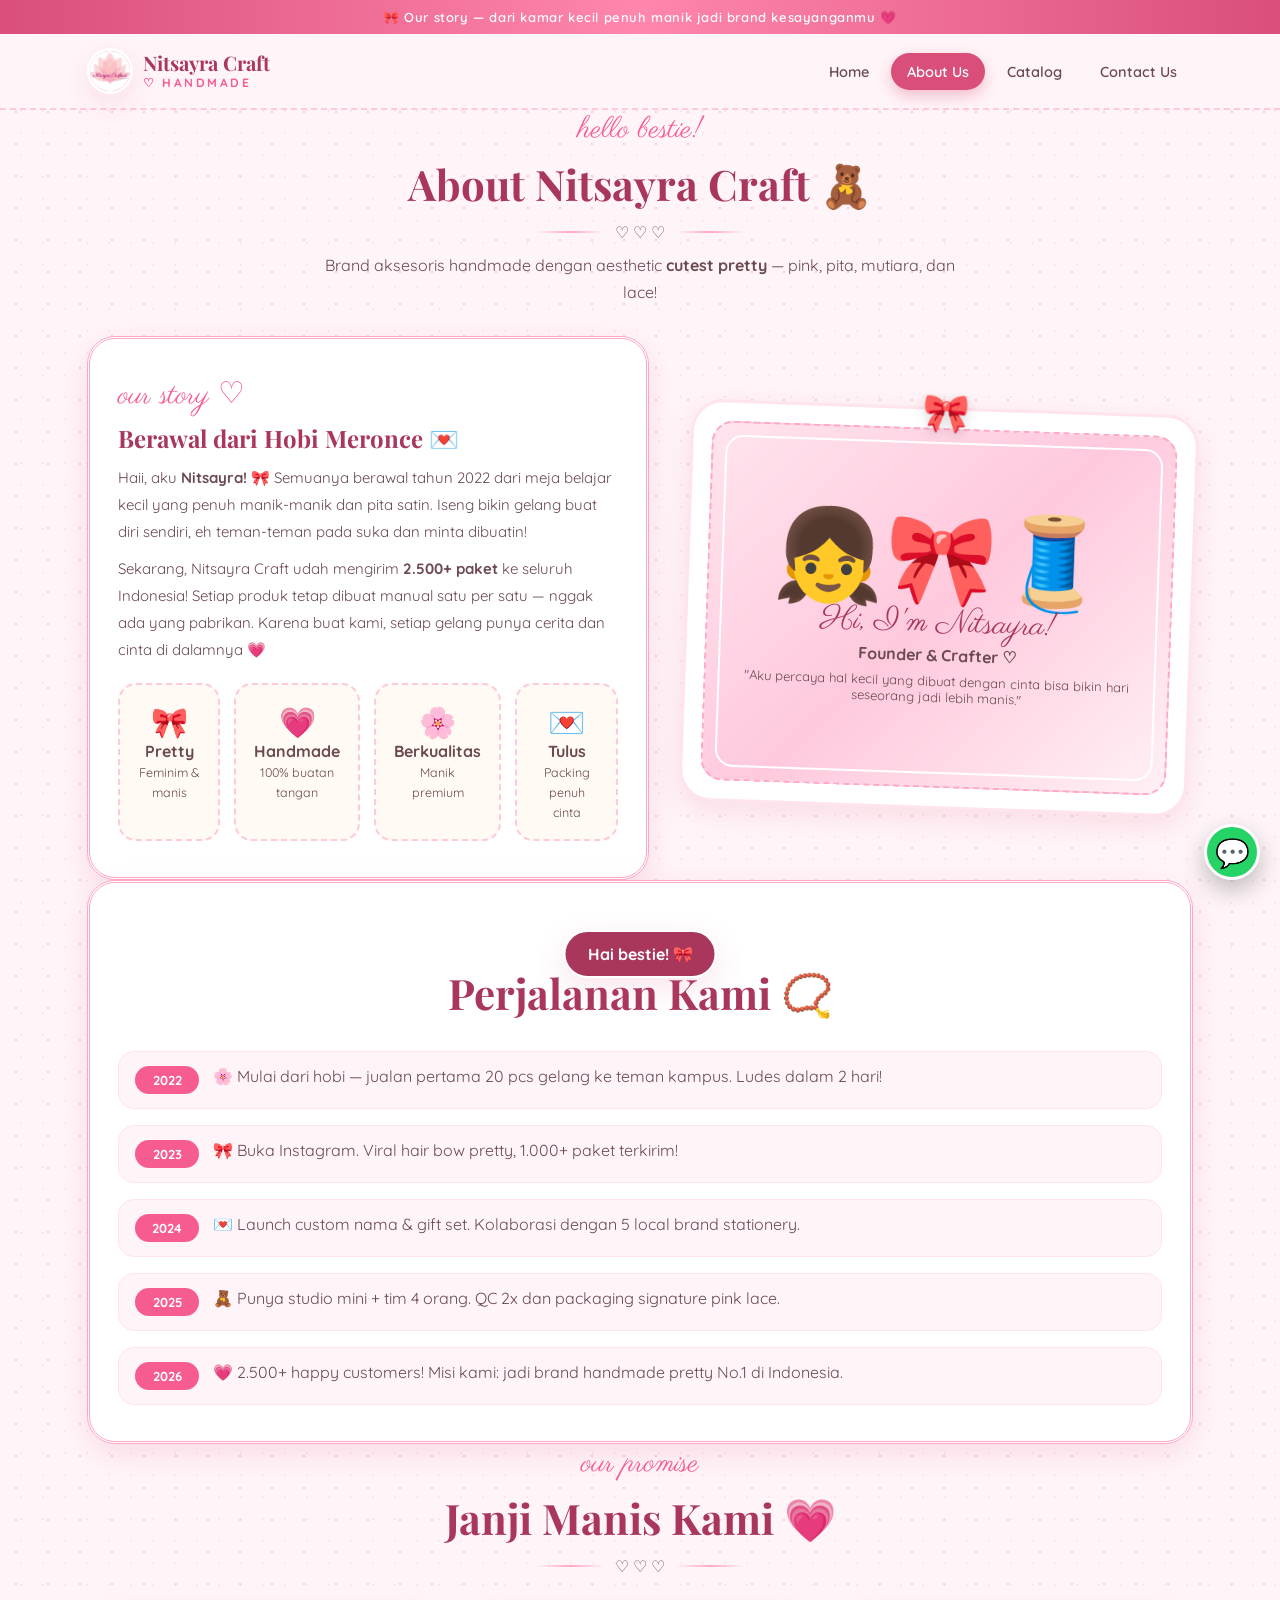
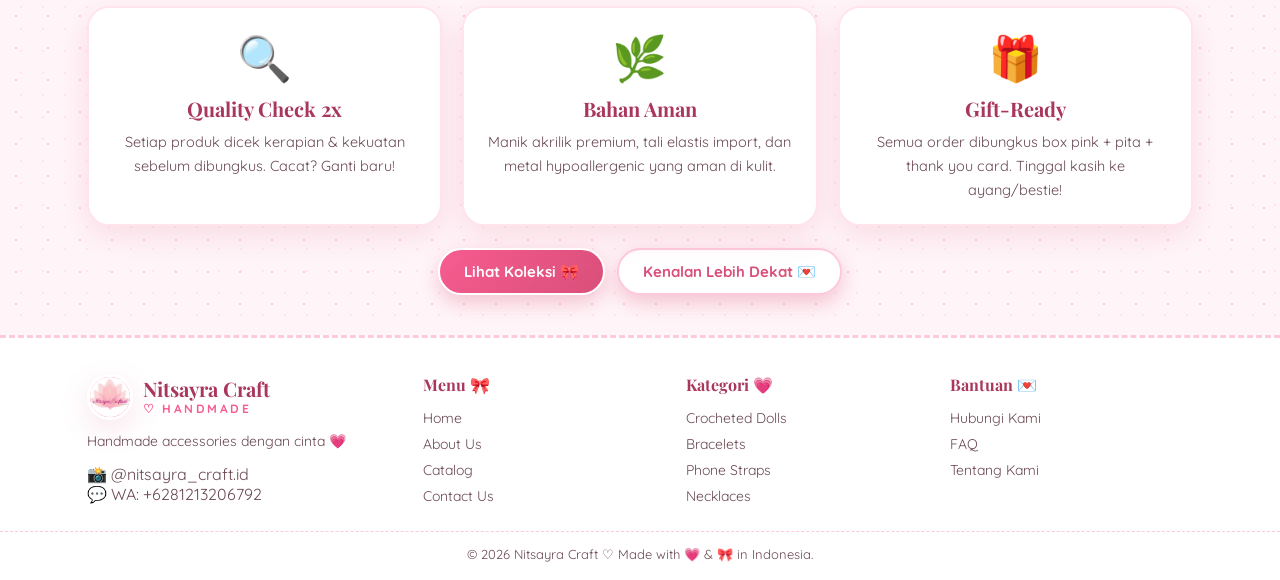
==== commit 2dd12144: "Menambahkan logo brand" ====
--- a/about.html
+++ b/about.html
@@ -5,13 +5,13 @@
 <meta name="viewport" content="width=device-width, initial-scale=1.0">
 <title>About Us — Nitsayra Craft 🎀</title>
 <link rel="stylesheet" href="css/style.css">
-<link rel="icon" href="data:image/svg+xml,<svg xmlns='http://www.w3.org/2000/svg' viewBox='0 0 100 100'><text y='.9em' font-size='90'>🎀</text></svg>">
+<link rel="icon" href="images/logo.jpg">
 </head>
 <body>
 <div class="topbar">🎀 Our story — dari kamar kecil penuh manik jadi brand kesayanganmu 💗</div>
 <nav>
   <div class="nav-inner">
-    <a href="index.html" class="logo"><div class="logo-mark">🎀</div><div class="logo-text"><b>Nitsayra Craft</b><span>♡ HANDMADE</span></div></a>
+    <a href="index.html" class="logo"><div class="logo-mark"><img src="images/logo.jpg" alt="Logo Nitsayra Craft"></div><div class="logo-text"><b>Nitsayra Craft</b><span>♡ HANDMADE</span></div></a>
     <div class="nav-links" id="navLinks">
       <a href="index.html">Home</a>
       <a href="about.html" class="active">About Us</a>
@@ -84,7 +84,7 @@
 
 <footer>
   <div class="wrap foot-grid">
-    <div><div class="logo"><div class="logo-mark">🎀</div><div class="logo-text"><b>Nitsayra Craft</b><span>♡ HANDMADE</span></div></div>
+    <div><div class="logo"><div class="logo-mark"><img src="images/logo.jpg" alt="Logo Nitsayra Craft"></div><div class="logo-text"><b>Nitsayra Craft</b><span>♡ HANDMADE</span></div></div>
     <p style="font-size:14px;margin-top:10px;line-height:1.7">Handmade accessories dengan cinta 💗</p>
     <p style="margin-top:10px">📸 @nitsayra_craft.id<br>💬 WA: +6281213206792</p></div>
     <div><h4>Menu 🎀</h4><a href="index.html">Home</a><a href="about.html">About Us</a><a href="catalog.html">Catalog</a><a href="contact.html">Contact Us</a></div>
--- a/css/style.css
+++ b/css/style.css
@@ -55,8 +55,9 @@
   width:46px;height:46px;border-radius:50%;
   background:linear-gradient(135deg,var(--pink-300),var(--pink-500));
   display:grid;place-items:center;font-size:24px;color:white;
-  border:3px solid white;box-shadow:var(--shadow);
-}
+  border:3px solid white;box-shadow:var(--shadow);overflow:hidden;
+}
+.logo-mark img{width:100%;height:100%;object-fit:cover;display:block;background:white}
 .logo-text{line-height:1}
 .logo-text b{font-family:'Playfair Display',serif;font-size:20px;color:var(--pink-700);display:block}
 .logo-text span{font-size:12px;letter-spacing:2.5px;color:var(--pink-500);font-weight:700}
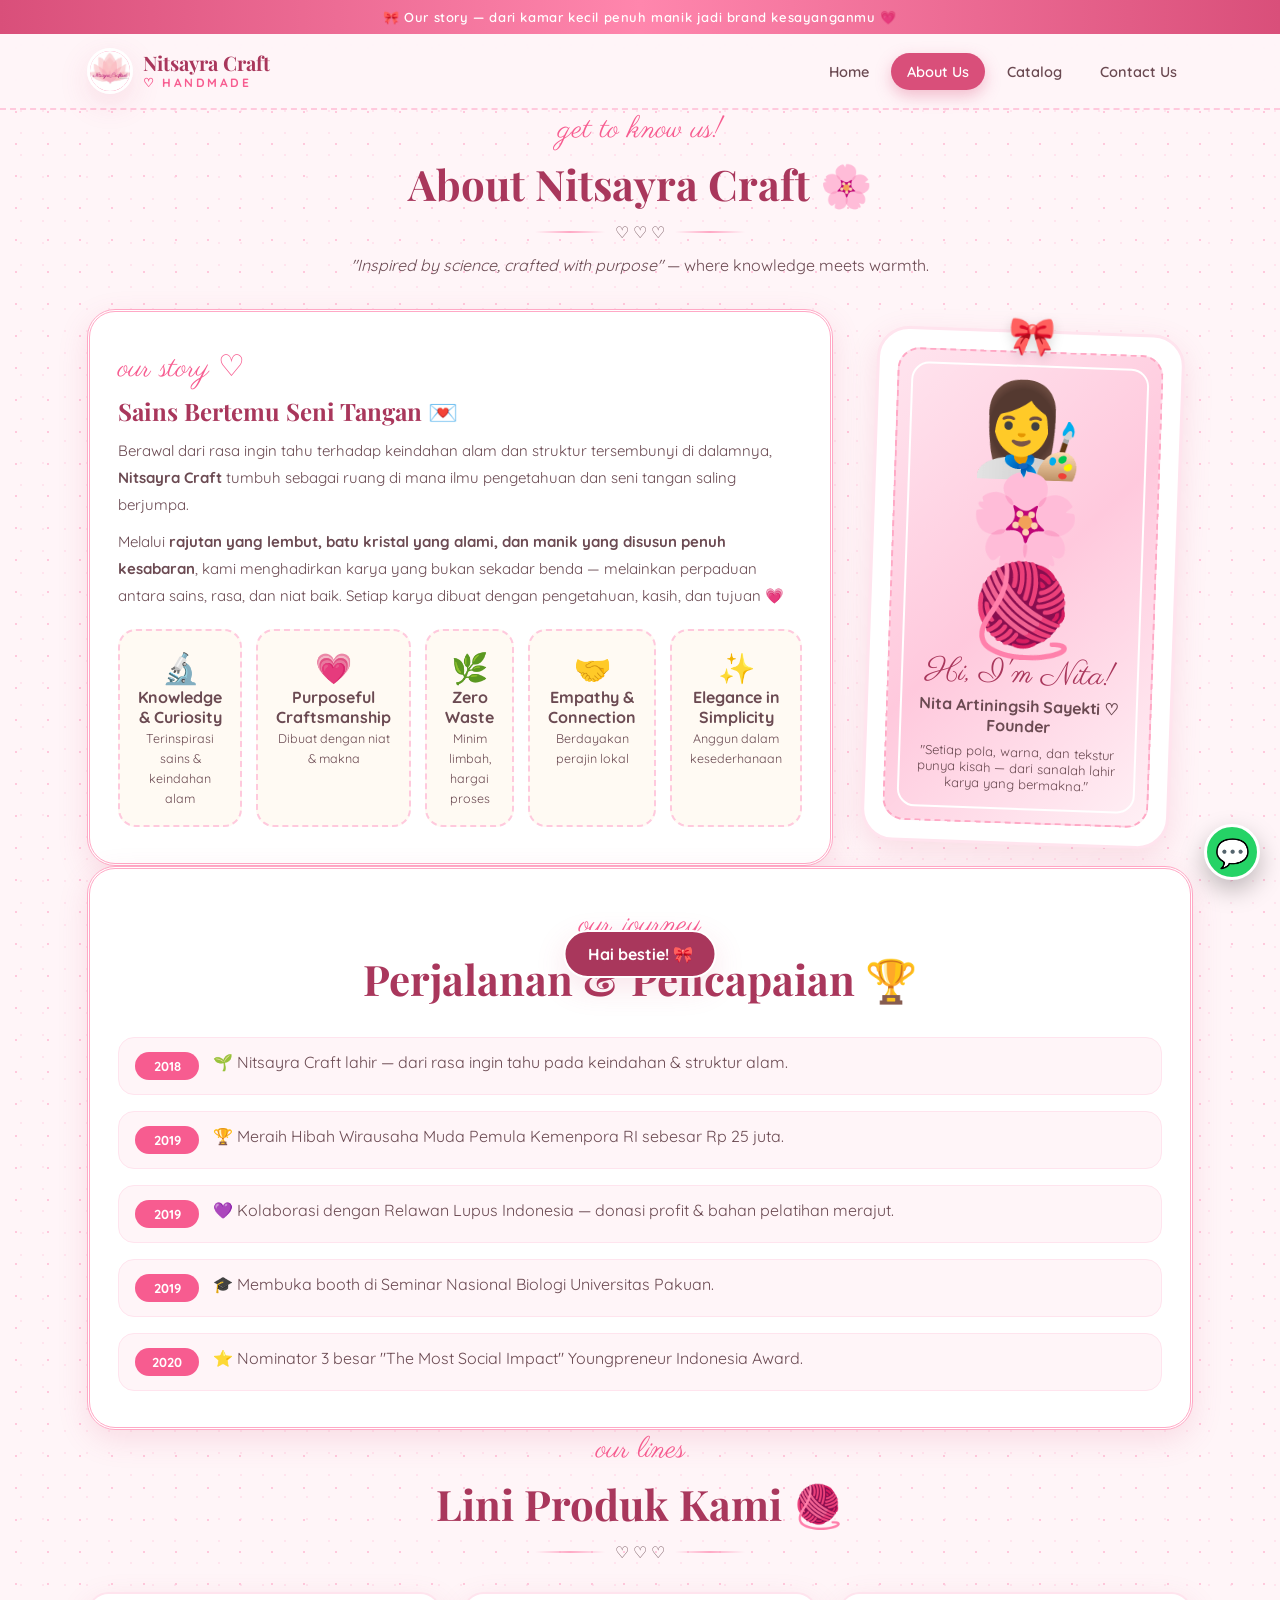
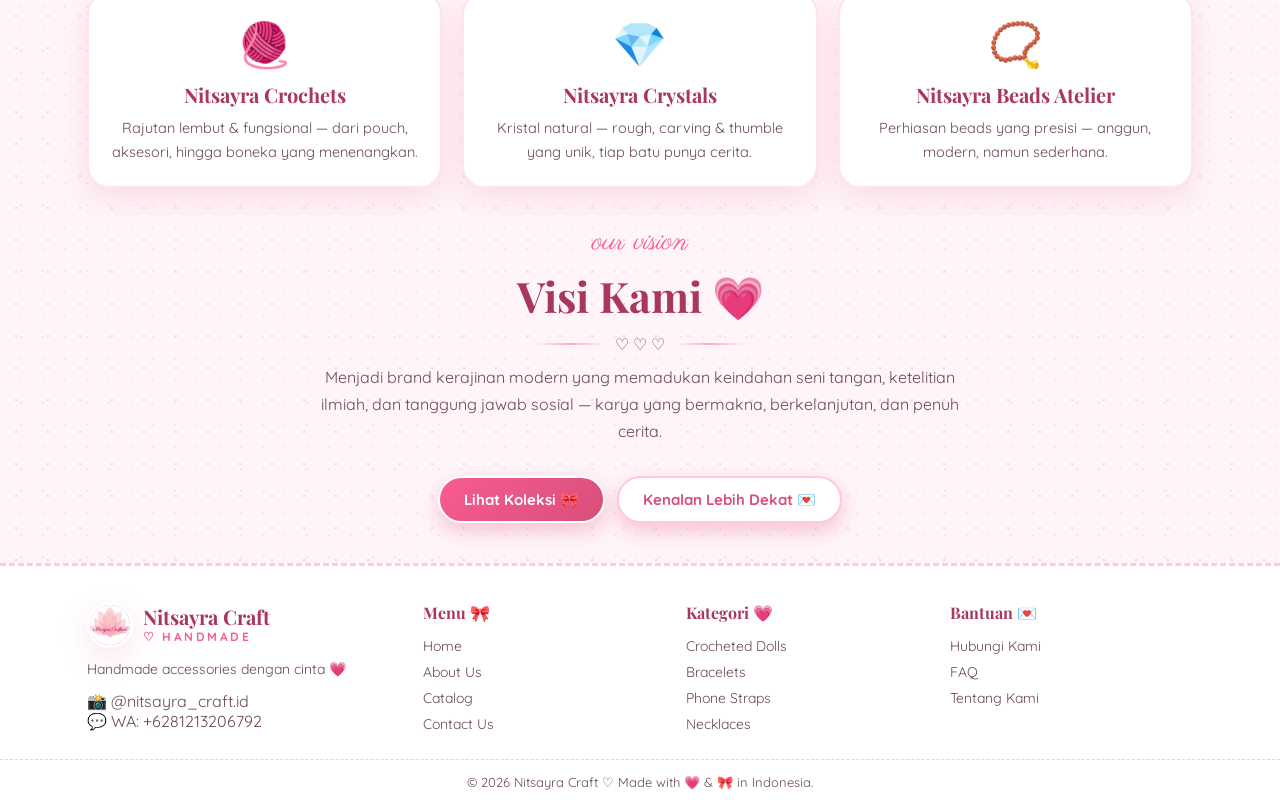
==== commit e32bc086: "Mengedit keseluruhan laman about us" ====
--- a/about.html
+++ b/about.html
@@ -24,32 +24,33 @@
 
 <section class="wrap">
   <div class="sec-head">
-    <div class="script">hello bestie!</div>
-    <h2>About Nitsayra Craft 🧸</h2>
+    <div class="script">get to know us!</div>
+    <h2>About Nitsayra Craft 🌸</h2>
     <div class="divider">♡ ♡ ♡</div>
-    <p>Brand aksesoris handmade dengan aesthetic <b>cutest pretty</b> — pink, pita, mutiara, dan lace!</p>
+    <p><i>"Inspired by science, crafted with purpose"</i> — where knowledge meets warmth.</p>
   </div>
 
   <div class="hero-grid">
     <div class="lace-box">
       <div class="script" style="font-size:30px;color:#f75c90">our story ♡</div>
-      <h3 style="font-size:24px;margin:6px 0 10px">Berawal dari Hobi Meronce 💌</h3>
-      <p style="line-height:1.8;font-size:15px">Haii, aku <b>Nitsayra!</b> 🎀 Semuanya berawal tahun 2022 dari meja belajar kecil yang penuh manik-manik dan pita satin. Iseng bikin gelang buat diri sendiri, eh teman-teman pada suka dan minta dibuatin!</p>
-      <p style="line-height:1.8;font-size:15px;margin-top:10px">Sekarang, Nitsayra Craft udah mengirim <b>2.500+ paket</b> ke seluruh Indonesia! Setiap produk tetap dibuat manual satu per satu — nggak ada yang pabrikan. Karena buat kami, setiap gelang punya cerita dan cinta di dalamnya 💗</p>
+      <h3 style="font-size:24px;margin:6px 0 10px">Sains Bertemu Seni Tangan 💌</h3>
+      <p style="line-height:1.8;font-size:15px">Berawal dari rasa ingin tahu terhadap keindahan alam dan struktur tersembunyi di dalamnya, <b>Nitsayra Craft</b> tumbuh sebagai ruang di mana ilmu pengetahuan dan seni tangan saling berjumpa.</p>
+      <p style="line-height:1.8;font-size:15px;margin-top:10px">Melalui <b>rajutan yang lembut, batu kristal yang alami, dan manik yang disusun penuh kesabaran</b>, kami menghadirkan karya yang bukan sekadar benda — melainkan perpaduan antara sains, rasa, dan niat baik. Setiap karya dibuat dengan pengetahuan, kasih, dan tujuan 💗</p>
       <div class="values">
-        <div class="value"><div style="font-size:30px">🎀</div><b>Pretty</b><br><span style="font-size:12.5px">Feminim & manis</span></div>
-        <div class="value"><div style="font-size:30px">💗</div><b>Handmade</b><br><span style="font-size:12.5px">100% buatan tangan</span></div>
-        <div class="value"><div style="font-size:30px">🌸</div><b>Berkualitas</b><br><span style="font-size:12.5px">Manik premium</span></div>
-        <div class="value"><div style="font-size:30px">💌</div><b>Tulus</b><br><span style="font-size:12.5px">Packing penuh cinta</span></div>
+        <div class="value"><div style="font-size:30px">🔬</div><b>Knowledge & Curiosity</b><br><span style="font-size:12.5px">Terinspirasi sains & keindahan alam</span></div>
+        <div class="value"><div style="font-size:30px">💗</div><b>Purposeful Craftsmanship</b><br><span style="font-size:12.5px">Dibuat dengan niat & makna</span></div>
+        <div class="value"><div style="font-size:30px">🌿</div><b>Zero Waste</b><br><span style="font-size:12.5px">Minim limbah, hargai proses</span></div>
+        <div class="value"><div style="font-size:30px">🤝</div><b>Empathy & Connection</b><br><span style="font-size:12.5px">Berdayakan perajin lokal</span></div>
+        <div class="value"><div style="font-size:30px">✨</div><b>Elegance in Simplicity</b><br><span style="font-size:12.5px">Anggun dalam kesederhanaan</span></div>
       </div>
     </div>
     <div class="hero-card">
       <div class="hero-photo"><div class="pretty-frame"></div>
         <div class="hero-photo-inner">
-          <div class="big">👧🎀🧵</div>
-          <div class="script" style="font-size:32px;color:#a9375c">Hi, I'm Nitsayra!</div>
-          <p style="font-weight:700">Founder & Crafter ♡</p>
-          <p style="font-size:13px;margin-top:8px">"Aku percaya hal kecil yang dibuat dengan cinta bisa bikin hari seseorang jadi lebih manis."</p>
+          <div class="big">👩‍🎨🌸🧶</div>
+          <div class="script" style="font-size:32px;color:#a9375c">Hi, I'm Nita!</div>
+          <p style="font-weight:700">Nita Artiningsih Sayekti ♡ Founder</p>
+          <p style="font-size:13px;margin-top:8px">"Setiap pola, warna, dan tekstur punya kisah — dari sanalah lahir karya yang bermakna."</p>
         </div>
       </div>
     </div>
@@ -58,24 +59,25 @@
 
 <section class="wrap">
   <div class="lace-box">
-    <div class="sec-head"><div class="script">our journey</div><h2>Perjalanan Kami 📿</h2></div>
+    <div class="sec-head"><div class="script">our journey</div><h2>Perjalanan & Pencapaian 🏆</h2></div>
     <div class="timeline">
-      <div class="t-item"><b>2022</b><p>🌸 Mulai dari hobi — jualan pertama 20 pcs gelang ke teman kampus. Ludes dalam 2 hari!</p></div>
-      <div class="t-item"><b>2023</b><p>🎀 Buka Instagram. Viral hair bow pretty, 1.000+ paket terkirim!</p></div>
-      <div class="t-item"><b>2024</b><p>💌 Launch custom nama & gift set. Kolaborasi dengan 5 local brand stationery.</p></div>
-      <div class="t-item"><b>2025</b><p>🧸 Punya studio mini + tim 4 orang. QC 2x dan packaging signature pink lace.</p></div>
-      <div class="t-item"><b>2026</b><p>💗 2.500+ happy customers! Misi kami: jadi brand handmade pretty No.1 di Indonesia.</p></div>
+      <div class="t-item"><b>2018</b><p>🌱 Nitsayra Craft lahir — dari rasa ingin tahu pada keindahan & struktur alam.</p></div>
+      <div class="t-item"><b>2019</b><p>🏆 Meraih Hibah Wirausaha Muda Pemula Kemenpora RI sebesar Rp 25 juta.</p></div>
+      <div class="t-item"><b>2019</b><p>💜 Kolaborasi dengan Relawan Lupus Indonesia — donasi profit & bahan pelatihan merajut.</p></div>
+      <div class="t-item"><b>2019</b><p>🎓 Membuka booth di Seminar Nasional Biologi Universitas Pakuan.</p></div>
+      <div class="t-item"><b>2020</b><p>⭐ Nominator 3 besar "The Most Social Impact" Youngpreneur Indonesia Award.</p></div>
     </div>
   </div>
 </section>
 
 <section class="wrap">
-  <div class="sec-head"><div class="script">our promise</div><h2>Janji Manis Kami 💗</h2><div class="divider">♡ ♡ ♡</div></div>
+  <div class="sec-head"><div class="script">our lines</div><h2>Lini Produk Kami 🧶</h2><div class="divider">♡ ♡ ♡</div></div>
   <div class="grid3">
-    <div class="card"><div class="icon">🔍</div><h3>Quality Check 2x</h3><p>Setiap produk dicek kerapian & kekuatan sebelum dibungkus. Cacat? Ganti baru!</p></div>
-    <div class="card"><div class="icon">🌿</div><h3>Bahan Aman</h3><p>Manik akrilik premium, tali elastis import, dan metal hypoallergenic yang aman di kulit.</p></div>
-    <div class="card"><div class="icon">🎁</div><h3>Gift-Ready</h3><p>Semua order dibungkus box pink + pita + thank you card. Tinggal kasih ke ayang/bestie!</p></div>
+    <div class="card"><div class="icon">🧶</div><h3>Nitsayra Crochets</h3><p>Rajutan lembut & fungsional — dari pouch, aksesori, hingga boneka yang menenangkan.</p></div>
+    <div class="card"><div class="icon">💎</div><h3>Nitsayra Crystals</h3><p>Kristal natural — rough, carving & thumble yang unik, tiap batu punya cerita.</p></div>
+    <div class="card"><div class="icon">📿</div><h3>Nitsayra Beads Atelier</h3><p>Perhiasan beads yang presisi — anggun, modern, namun sederhana.</p></div>
   </div>
+  <div class="sec-head" style="margin-top:34px"><div class="script">our vision</div><h2>Visi Kami 💗</h2><div class="divider">♡ ♡ ♡</div><p>Menjadi brand kerajinan modern yang memadukan keindahan seni tangan, ketelitian ilmiah, dan tanggung jawab sosial — karya yang bermakna, berkelanjutan, dan penuh cerita.</p></div>
   <div style="text-align:center;margin-top:22px;display:flex;gap:12px;justify-content:center;flex-wrap:wrap">
     <a href="catalog.html" class="btn">Lihat Koleksi 🎀</a>
     <a href="contact.html" class="btn btn-light">Kenalan Lebih Dekat 💌</a>
--- a/css/style.css
+++ b/css/style.css
@@ -183,7 +183,7 @@
 .timeline{display:grid;gap:16px;margin-top:18px}
 .t-item{display:flex;gap:14px;align-items:flex-start;background:var(--pink-50);padding:14px 16px;border-radius:16px;border:1.5px solid var(--pink-100)}
 .t-item b{background:var(--pink-500);color:white;min-width:64px;text-align:center;padding:6px 10px;border-radius:999px;font-size:13px}
-.values{display:grid;grid-template-columns:repeat(4,1fr);gap:14px;margin-top:20px}
+.values{display:grid;grid-template-columns:repeat(5,1fr);gap:14px;margin-top:20px}
 .value{background:var(--cream);border:2px dashed var(--pink-200);border-radius:18px;padding:18px;text-align:center}
 
 /* testimonials */
